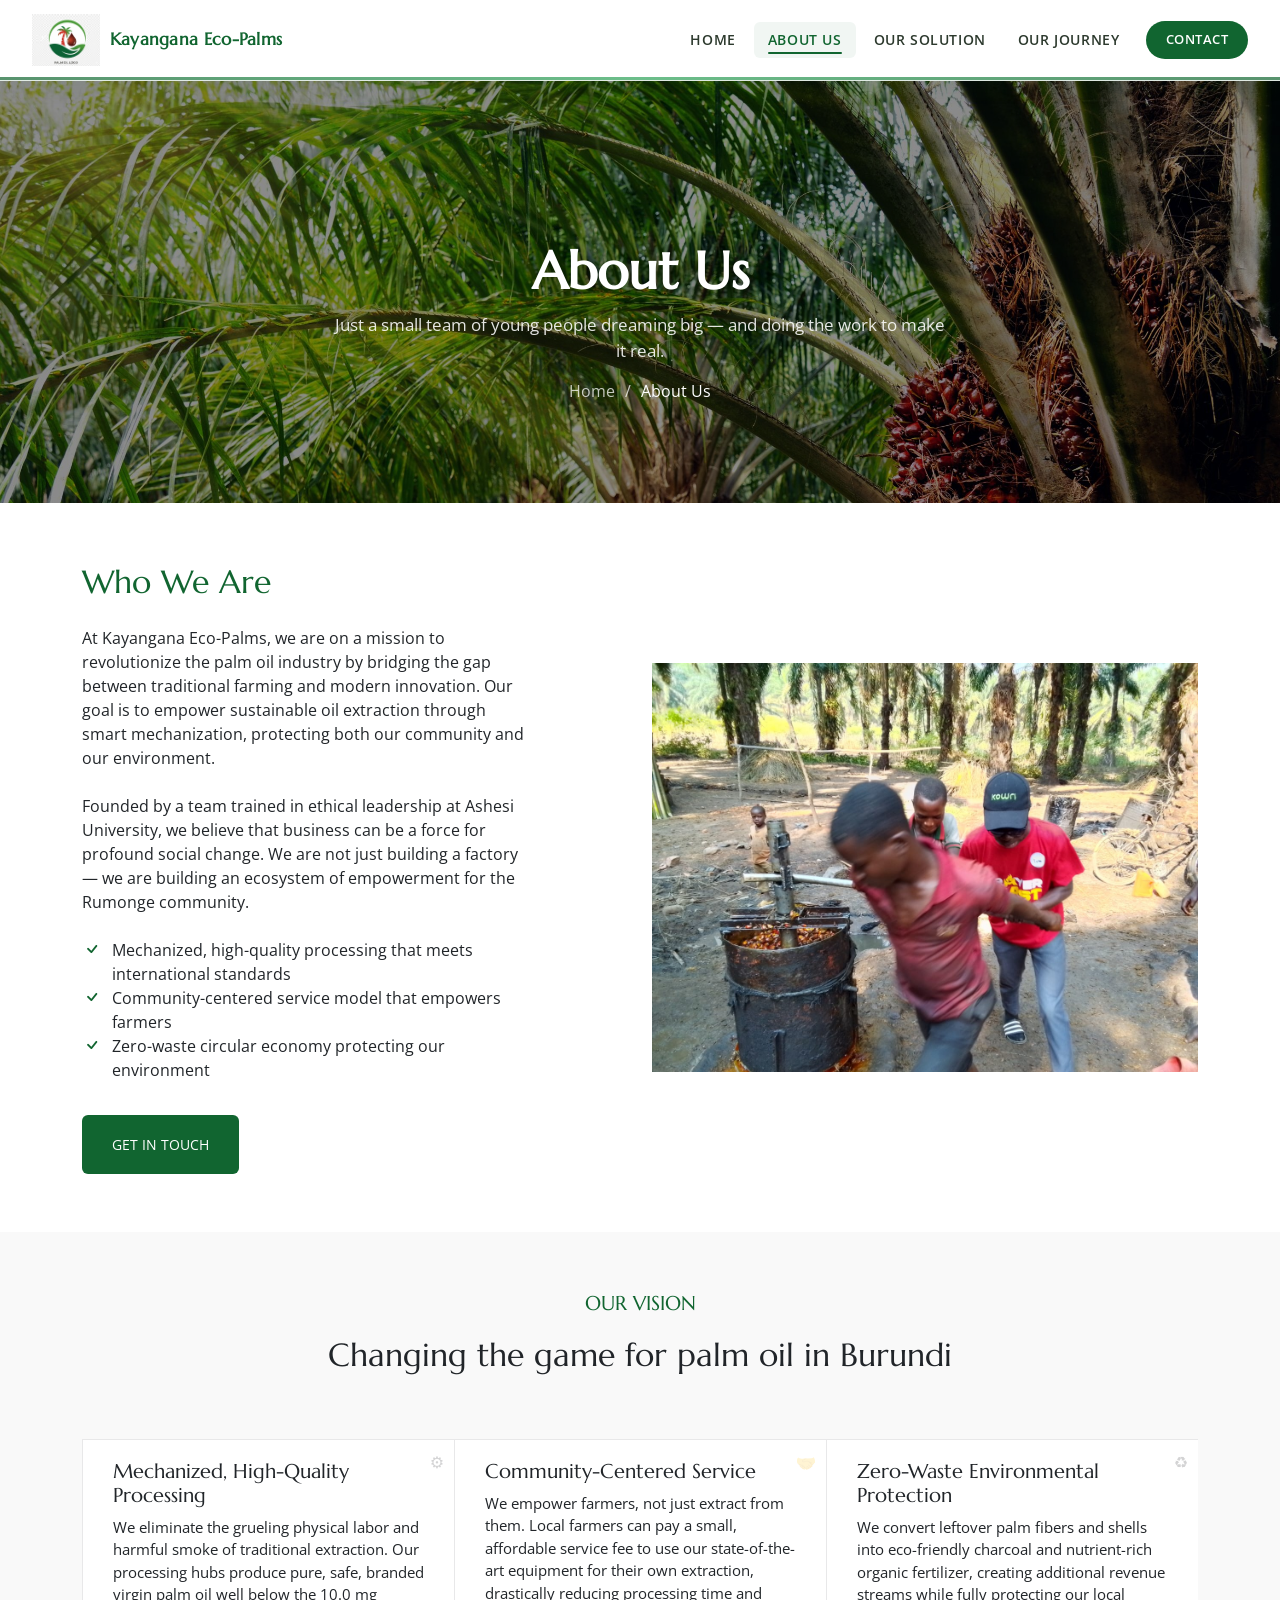
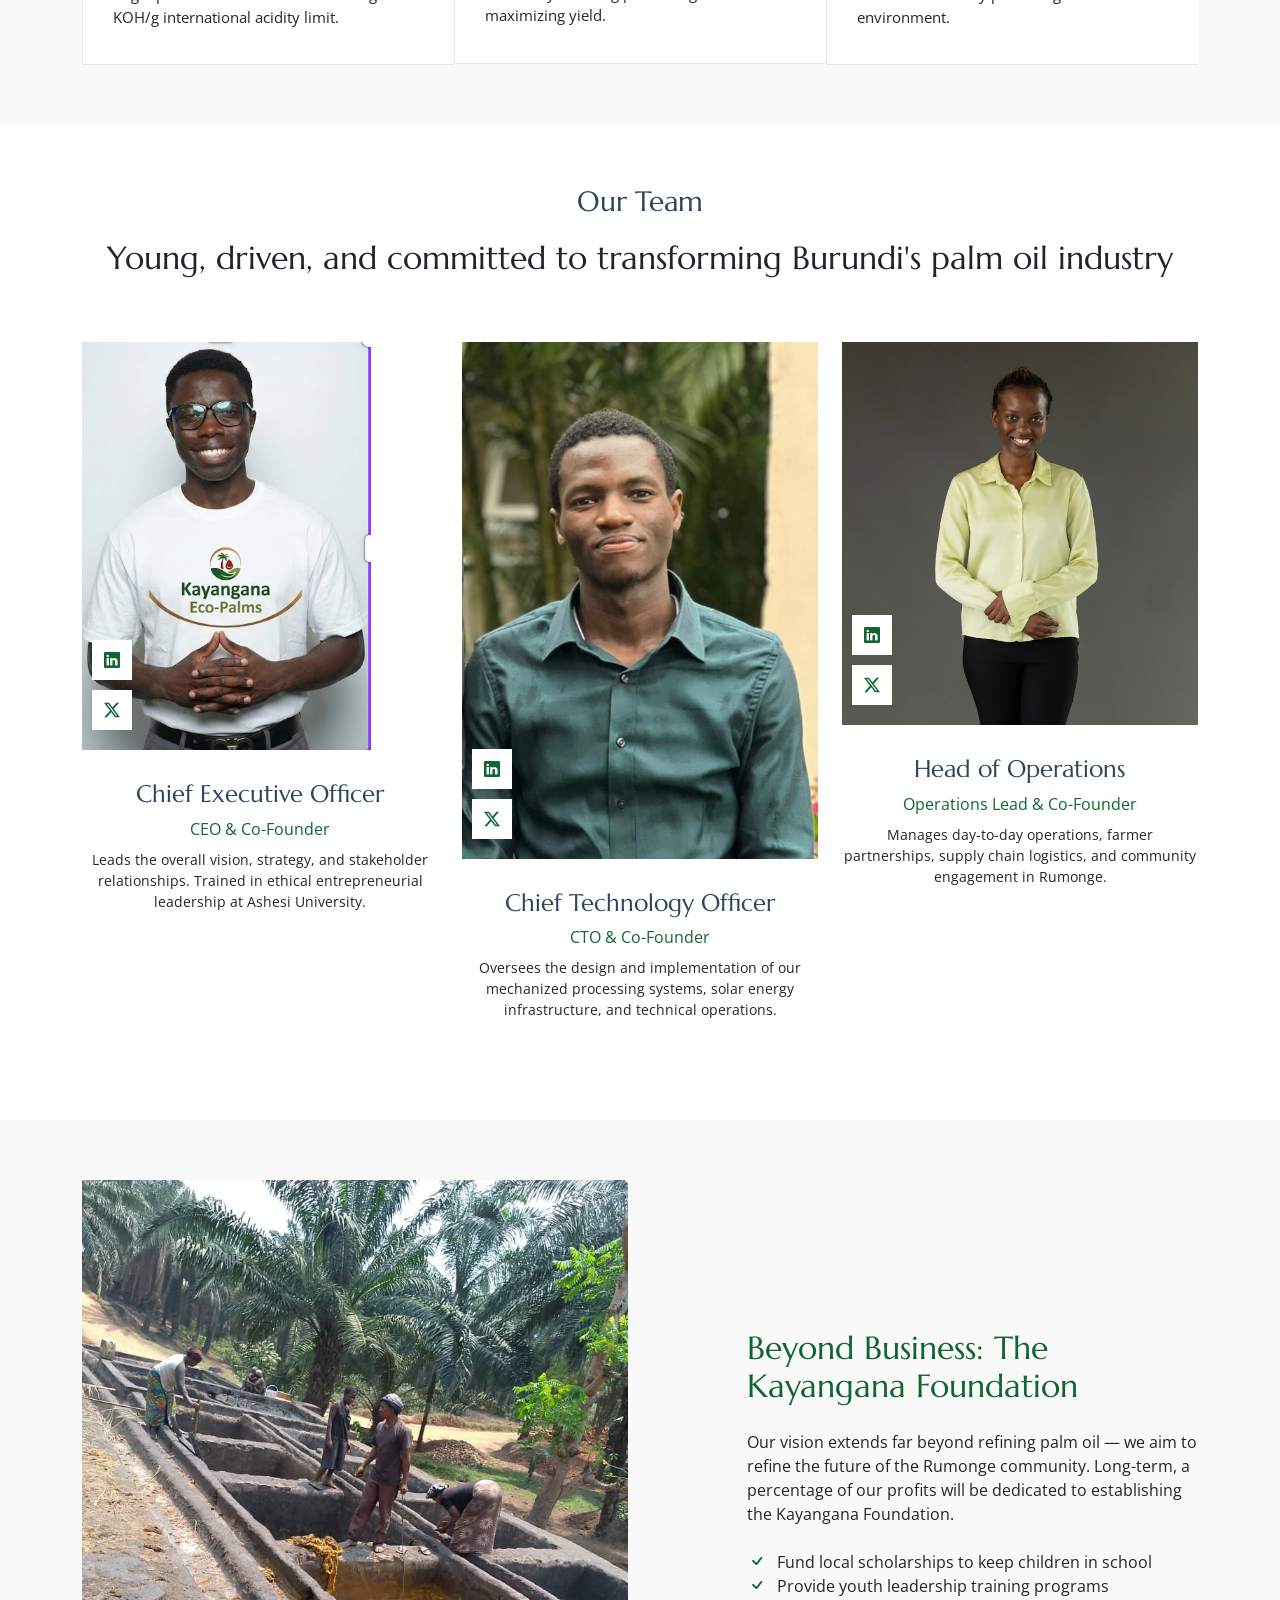
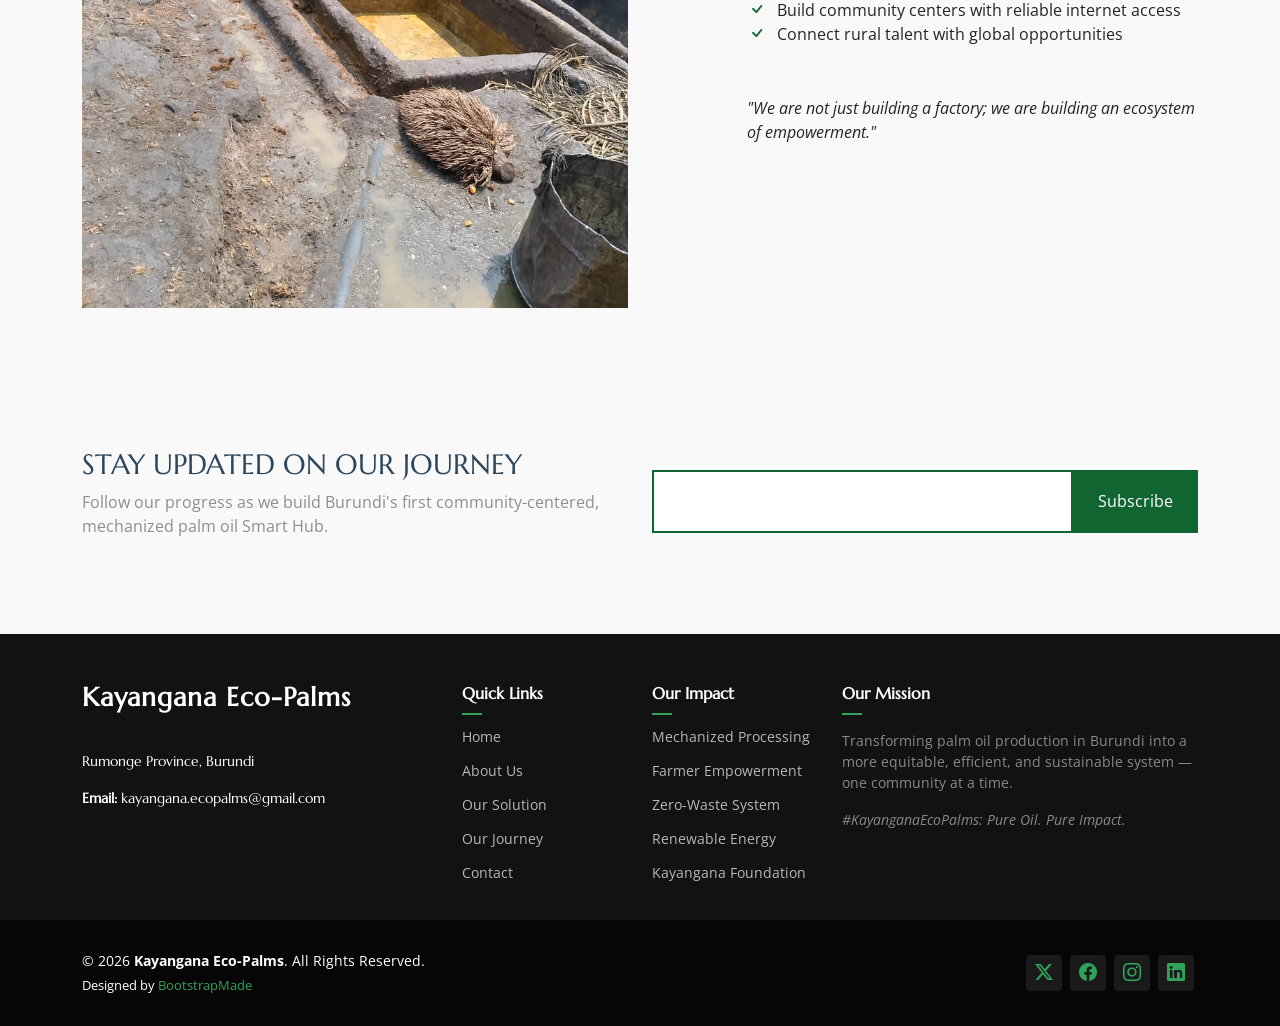
==== about.html @ cd710c54 "Initial commit" ====
<!DOCTYPE html>
<html lang="en">

<head>
  <meta charset="utf-8">
  <meta content="width=device-width, initial-scale=1.0" name="viewport">
  <title>About Us - Kayangana Eco-Palms</title>
  <meta name="description" content="Learn about Kayangana Eco-Palms — a young team from Burundi on a mission to revolutionize palm oil production.">
  <meta name="keywords" content="Kayangana, Eco-Palms, about, team, Burundi, palm oil, sustainable">

  <link href="ProposedSolution_Pictures/logo.png" rel="icon">
  <link href="assets/img/apple-touch-icon.png" rel="apple-touch-icon">
  <link href="https://fonts.googleapis.com" rel="preconnect">
  <link href="https://fonts.gstatic.com" rel="preconnect" crossorigin>
  <link href="https://fonts.googleapis.com/css2?family=Open+Sans:ital,wght@0,300;0,400;0,500;0,600;0,700;0,800;1,300;1,400;1,500;1,600;1,700;1,800&family=Marcellus:wght@400&display=swap" rel="stylesheet">
  <link href="assets/vendor/bootstrap/css/bootstrap.min.css" rel="stylesheet">
  <link href="assets/vendor/bootstrap-icons/bootstrap-icons.css" rel="stylesheet">
  <link href="assets/vendor/aos/aos.css" rel="stylesheet">
  <link href="assets/vendor/swiper/swiper-bundle.min.css" rel="stylesheet">
  <link href="assets/vendor/glightbox/css/glightbox.min.css" rel="stylesheet">
  <link href="assets/css/main.css" rel="stylesheet">
  <link href="assets/css/kayangana.css" rel="stylesheet">
</head>

<body class="about-page">

  <header id="header" class="header fixed-top d-flex align-items-center">
    <div class="container-fluid container-xl d-flex align-items-center justify-content-between">
      <a href="index.html" class="kep-logo">
        <img src="ProposedSolution_Pictures/logo.png" class="kep-logo-icon" alt="Kayangana Eco-Palms logo">
        <span class="brand-name">Kayangana Eco-Palms</span>
      </a>
      <nav id="navmenu" class="navmenu">
        <ul>
          <li><a href="index.html">Home</a></li>
          <li><a href="about.html" class="active">About Us</a></li>
          <li><a href="services.html">Our Solution</a></li>
          <li><a href="blog.html">Our Journey</a></li>
          <li><a href="contact.html">Contact</a></li>
        </ul>
        <i class="mobile-nav-toggle d-xl-none bi bi-list"></i>
      </nav>
    </div>
  </header>

  <main class="main">

    <!-- Page Title -->
    <div class="page-title dark-background" data-aos="fade" style="background-image: url('Field%20Research%20Photos/Palm-oil-plantation-scaled.jpg');">
      <div class="container position-relative">
        <h1>About Us</h1>
        <p>Just a small team of young people dreaming big — and doing the work to make it real.</p>
        <nav class="breadcrumbs">
          <ol>
            <li><a href="index.html">Home</a></li>
            <li class="current">About Us</li>
          </ol>
        </nav>
      </div>
    </div>

    <!-- About Section -->
    <section id="about-3" class="about-3 section">
      <div class="container">
        <div class="row gy-4 justify-content-between align-items-center">
          <div class="col-lg-6 order-lg-2 position-relative" data-aos="zoom-out">
            <img src="Field Research Photos/Field Research Photos/WhatsApp Image 2026-01-20 at 12.49.21 PM.jpeg" alt="Kayangana Eco-Palms field research" class="img-fluid">
          </div>
          <div class="col-lg-5 order-lg-1" data-aos="fade-up" data-aos-delay="100">
            <h2 class="content-title mb-4">Who We Are</h2>
            <p class="mb-4">
              At Kayangana Eco-Palms, we are on a mission to revolutionize the palm oil industry by bridging the gap between traditional farming and modern innovation. Our goal is to empower sustainable oil extraction through smart mechanization, protecting both our community and our environment.
            </p>
            <p class="mb-4">
              Founded by a team trained in ethical leadership at Ashesi University, we believe that business can be a force for profound social change. We are not just building a factory — we are building an ecosystem of empowerment for the Rumonge community.
            </p>
            <ul class="list-unstyled list-check">
              <li>Mechanized, high-quality processing that meets international standards</li>
              <li>Community-centered service model that empowers farmers</li>
              <li>Zero-waste circular economy protecting our environment</li>
            </ul>
            <p><a href="contact.html" class="btn-cta">Get in Touch</a></p>
          </div>
        </div>
      </div>
    </section>

    <!-- Mission & Vision Section -->
    <section id="mission" class="services section light-background">
      <div class="container section-title" data-aos="fade-up">
        <h2>OUR VISION</h2>
        <p>Changing the game for palm oil in Burundi</p>
      </div>
      <div class="content">
        <div class="container">
          <div class="row g-0">
            <div class="col-lg-4 col-md-6">
              <div class="service-item">
                <span class="number">⚙️</span>
                <div class="service-item-content">
                  <h3 class="service-heading">Mechanized, High-Quality Processing</h3>
                  <p>We eliminate the grueling physical labor and harmful smoke of traditional extraction. Our processing hubs produce pure, safe, branded virgin palm oil well below the 10.0 mg KOH/g international acidity limit.</p>
                </div>
              </div>
            </div>
            <div class="col-lg-4 col-md-6">
              <div class="service-item">
                <span class="number">🤝</span>
                <div class="service-item-content">
                  <h3 class="service-heading">Community-Centered Service</h3>
                  <p>We empower farmers, not just extract from them. Local farmers can pay a small, affordable service fee to use our state-of-the-art equipment for their own extraction, drastically reducing processing time and maximizing yield.</p>
                </div>
              </div>
            </div>
            <div class="col-lg-4 col-md-6">
              <div class="service-item">
                <span class="number">♻️</span>
                <div class="service-item-content">
                  <h3 class="service-heading">Zero-Waste Environmental Protection</h3>
                  <p>We convert leftover palm fibers and shells into eco-friendly charcoal and nutrient-rich organic fertilizer, creating additional revenue streams while fully protecting our local environment.</p>
                </div>
              </div>
            </div>
          </div>
        </div>
      </div>
    </section>

    <!-- Team Section -->
    <section class="team-15 team section" id="team">
      <div class="container section-title" data-aos="fade-up">
        <h2>Our Team</h2>
        <p>Young, driven, and committed to transforming Burundi's palm oil industry</p>
      </div>
      <div class="content">
        <div class="container">
          <div class="row justify-content-center">

            <div class="col-lg-4 col-md-6 mb-4">
              <div class="person">
                <figure>
                  <img src="Team/CEO.png" alt="CEO - Kayangana Eco-Palms" class="img-fluid">
                  <div class="social">
                    <a href="#"><span class="bi bi-linkedin"></span></a>
                    <a href="#"><span class="bi bi-twitter-x"></span></a>
                  </div>
                </figure>
                <div class="person-contents">
                  <h3>Chief Executive Officer</h3>
                  <span class="position">CEO & Co-Founder</span>
                  <p class="mt-2 small">Leads the overall vision, strategy, and stakeholder relationships. Trained in ethical entrepreneurial leadership at Ashesi University.</p>
                </div>
              </div>
            </div>

            <div class="col-lg-4 col-md-6 mb-4">
              <div class="person">
                <figure>
                  <img src="Team/CTO.jpg" alt="CTO - Kayangana Eco-Palms" class="img-fluid">
                  <div class="social">
                    <a href="#"><span class="bi bi-linkedin"></span></a>
                    <a href="#"><span class="bi bi-twitter-x"></span></a>
                  </div>
                </figure>
                <div class="person-contents">
                  <h3>Chief Technology Officer</h3>
                  <span class="position">CTO & Co-Founder</span>
                  <p class="mt-2 small">Oversees the design and implementation of our mechanized processing systems, solar energy infrastructure, and technical operations.</p>
                </div>
              </div>
            </div>

            <div class="col-lg-4 col-md-6 mb-4">
              <div class="person">
                <figure>
                  <img src="Team/Head of Operation.jpeg" alt="Head of Operations - Kayangana Eco-Palms" class="img-fluid">
                  <div class="social">
                    <a href="#"><span class="bi bi-linkedin"></span></a>
                    <a href="#"><span class="bi bi-twitter-x"></span></a>
                  </div>
                </figure>
                <div class="person-contents">
                  <h3>Head of Operations</h3>
                  <span class="position">Operations Lead & Co-Founder</span>
                  <p class="mt-2 small">Manages day-to-day operations, farmer partnerships, supply chain logistics, and community engagement in Rumonge.</p>
                </div>
              </div>
            </div>

          </div>
        </div>
      </div>
    </section>

    <!-- Long-term Vision Section -->
    <section id="foundation" class="about-3 section light-background">
      <div class="container">
        <div class="row gy-4 justify-content-between align-items-center">
          <div class="col-lg-6" data-aos="zoom-out">
            <img src="Field Research Photos/Field Research Photos/WhatsApp Image 2026-01-20 at 12.50.52 PMt.jpeg" alt="Community impact vision" class="img-fluid">
          </div>
          <div class="col-lg-5" data-aos="fade-up" data-aos-delay="100">
            <h2 class="content-title mb-4">Beyond Business: The Kayangana Foundation</h2>
            <p class="mb-4">
              Our vision extends far beyond refining palm oil — we aim to refine the future of the Rumonge community. Long-term, a percentage of our profits will be dedicated to establishing the Kayangana Foundation.
            </p>
            <ul class="list-unstyled list-check">
              <li>Fund local scholarships to keep children in school</li>
              <li>Provide youth leadership training programs</li>
              <li>Build community centers with reliable internet access</li>
              <li>Connect rural talent with global opportunities</li>
            </ul>
            <p class="mt-3"><em>"We are not just building a factory; we are building an ecosystem of empowerment."</em></p>
          </div>
        </div>
      </div>
    </section>

    <!-- Call To Action -->
    <section id="call-to-action" class="call-to-action section light-background">
      <div class="content">
        <div class="container">
          <div class="row align-items-center">
            <div class="col-lg-6">
              <h3>Stay Updated on Our Journey</h3>
              <p class="opacity-50">Follow our progress as we build Burundi's first community-centered, mechanized palm oil Smart Hub.</p>
            </div>
            <div class="col-lg-6">
              <form action="forms/newsletter.php" class="form-subscribe php-email-form">
                <div class="form-group d-flex align-items-stretch">
                  <input type="email" name="email" class="form-control h-100" placeholder="Enter your e-mail">
                  <input type="submit" class="btn btn-secondary px-4" value="Subscribe">
                </div>
                <div class="loading">Loading</div>
                <div class="error-message"></div>
                <div class="sent-message">Your subscription request has been sent. Thank you!</div>
              </form>
            </div>
          </div>
        </div>
      </div>
    </section>

  </main>

  <footer id="footer" class="footer dark-background">
    <div class="footer-top">
      <div class="container">
        <div class="row gy-4">
          <div class="col-lg-4 col-md-6 footer-about">
            <a href="index.html" class="logo d-flex align-items-center">
              <span class="sitename">Kayangana Eco-Palms</span>
            </a>
            <div class="footer-contact pt-3">
              <p>Rumonge Province, Burundi</p>
              <p class="mt-3"><strong>Email:</strong> <span>kayangana.ecopalms@gmail.com</span></p>
            </div>
          </div>
          <div class="col-lg-2 col-md-3 footer-links">
            <h4>Quick Links</h4>
            <ul>
              <li><a href="index.html">Home</a></li>
              <li><a href="about.html">About Us</a></li>
              <li><a href="services.html">Our Solution</a></li>
              <li><a href="blog.html">Our Journey</a></li>
              <li><a href="contact.html">Contact</a></li>
            </ul>
          </div>
          <div class="col-lg-2 col-md-3 footer-links">
            <h4>Our Impact</h4>
            <ul>
              <li><a href="services.html">Mechanized Processing</a></li>
              <li><a href="services.html">Farmer Empowerment</a></li>
              <li><a href="services.html">Zero-Waste System</a></li>
              <li><a href="services.html">Renewable Energy</a></li>
              <li><a href="about.html">Kayangana Foundation</a></li>
            </ul>
          </div>
          <div class="col-lg-4 col-md-6 footer-links">
            <h4>Our Mission</h4>
            <p class="text-white-50">Transforming palm oil production in Burundi into a more equitable, efficient, and sustainable system — one community at a time.</p>
            <p class="mt-2 text-white-50"><em>#KayanganaEcoPalms: Pure Oil. Pure Impact.</em></p>
          </div>
        </div>
      </div>
    </div>
    <div class="copyright text-center">
      <div class="container d-flex flex-column flex-lg-row justify-content-center justify-content-lg-between align-items-center">
        <div class="d-flex flex-column align-items-center align-items-lg-start">
          <div>© 2026 <strong><span>Kayangana Eco-Palms</span></strong>. All Rights Reserved.</div>
          <div class="credits">Designed by <a href="https://bootstrapmade.com/">BootstrapMade</a></div>
        </div>
        <div class="social-links order-first order-lg-last mb-3 mb-lg-0">
          <a href=""><i class="bi bi-twitter-x"></i></a>
          <a href=""><i class="bi bi-facebook"></i></a>
          <a href=""><i class="bi bi-instagram"></i></a>
          <a href=""><i class="bi bi-linkedin"></i></a>
        </div>
      </div>
    </div>
  </footer>

  <a href="#" id="scroll-top" class="scroll-top d-flex align-items-center justify-content-center"><i class="bi bi-arrow-up-short"></i></a>
  <div id="preloader"></div>

  <script src="assets/vendor/bootstrap/js/bootstrap.bundle.min.js"></script>
  <script src="assets/vendor/php-email-form/validate.js"></script>
  <script src="assets/vendor/aos/aos.js"></script>
  <script src="assets/vendor/swiper/swiper-bundle.min.js"></script>
  <script src="assets/vendor/glightbox/js/glightbox.min.js"></script>
  <script src="assets/js/main.js"></script>

</body>
</html>
---- assets/css/main.css ----
/**
* Template Name: AgriCulture
* Template URL: https://bootstrapmade.com/agriculture-bootstrap-website-template/
* Updated: Aug 07 2024 with Bootstrap v5.3.3
* Author: BootstrapMade.com
* License: https://bootstrapmade.com/license/
*/

/*--------------------------------------------------------------
# Font & Color Variables
# Help: https://bootstrapmade.com/color-system/
--------------------------------------------------------------*/
/* Fonts */
:root {
  --default-font: "Open Sans",  system-ui, -apple-system, "Segoe UI", Roboto, "Helvetica Neue", Arial, "Noto Sans", "Liberation Sans", sans-serif, "Apple Color Emoji", "Segoe UI Emoji", "Segoe UI Symbol", "Noto Color Emoji";
  --heading-font: "Marcellus",  sans-serif;
  --nav-font: "Marcellus",  sans-serif;
}

/* Global Colors - The following color variables are used throughout the website. Updating them here will change the color scheme of the entire website */
:root { 
  --background-color: #ffffff; /* Background color for the entire website, including individual sections */
  --default-color: #212529; /* Default color used for the majority of the text content across the entire website */
  --heading-color: #2d465e; /* Color for headings, subheadings and title throughout the website */
  --accent-color: #116530; /* Accent color that represents your brand on the website. It's used for buttons, links, and other elements that need to stand out */
  --surface-color: #ffffff; /* The surface color is used as a background of boxed elements within sections, such as cards, icon boxes, or other elements that require a visual separation from the global background. */
  --contrast-color: #ffffff; /* Contrast color for text, ensuring readability against backgrounds of accent, heading, or default colors. */
}

/* Nav Menu Colors - The following color variables are used specifically for the navigation menu. They are separate from the global colors to allow for more customization options */
:root {
  --nav-color: #212529;  /* The default color of the main navmenu links */
  --nav-hover-color: #116530; /* Applied to main navmenu links when they are hovered over or active */
  --nav-mobile-background-color: #ffffff; /* Used as the background color for mobile navigation menu */
  --nav-dropdown-background-color: #ffffff; /* Used as the background color for dropdown items that appear when hovering over primary navigation items */
  --nav-dropdown-color: #212529; /* Used for navigation links of the dropdown items in the navigation menu. */
  --nav-dropdown-hover-color: #116530; /* Similar to --nav-hover-color, this color is applied to dropdown navigation links when they are hovered over. */
}

/* Color Presets - These classes override global colors when applied to any section or element, providing reuse of the sam color scheme. */

.light-background {
  --background-color: #f9f9f9;
  --surface-color: #ffffff;
}

.dark-background {
  --background-color: #060606;
  --default-color: #ffffff;
  --heading-color: #ffffff;
  --accent-color: #2ea359;
  --surface-color: #252525;
  --contrast-color: #ffffff;
}

/* Smooth scroll */
:root {
  scroll-behavior: smooth;
}

/*--------------------------------------------------------------
# General Styling & Shared Classes
--------------------------------------------------------------*/
body {
  color: var(--default-color);
  background-color: var(--background-color);
  font-family: var(--default-font);
}

a {
  color: var(--accent-color);
  text-decoration: none;
  transition: 0.3s;
}

a:hover {
  color: color-mix(in srgb, var(--accent-color), transparent 25%);
  text-decoration: none;
}

h1,
h2,
h3,
h4,
h5,
h6 {
  color: var(--heading-color);
  font-family: var(--heading-font);
}

/* PHP Email Form Messages
------------------------------*/
.php-email-form .error-message {
  display: none;
  background: #df1529;
  color: #ffffff;
  text-align: left;
  padding: 15px;
  margin-bottom: 24px;
  font-weight: 600;
}

.php-email-form .sent-message {
  display: none;
  color: #ffffff;
  background: #059652;
  text-align: center;
  padding: 15px;
  margin-bottom: 24px;
  font-weight: 600;
}

.php-email-form .loading {
  display: none;
  background: var(--surface-color);
  text-align: center;
  padding: 15px;
  margin-bottom: 24px;
}

.php-email-form .loading:before {
  content: "";
  display: inline-block;
  border-radius: 50%;
  width: 24px;
  height: 24px;
  margin: 0 10px -6px 0;
  border: 3px solid var(--accent-color);
  border-top-color: var(--surface-color);
  animation: php-email-form-loading 1s linear infinite;
}

@keyframes php-email-form-loading {
  0% {
    transform: rotate(0deg);
  }

  100% {
    transform: rotate(360deg);
  }
}

/* Pulsating Play Button
------------------------------*/
.pulsating-play-btn {
  width: 94px;
  height: 94px;
  background: radial-gradient(var(--accent-color) 50%, color-mix(in srgb, var(--accent-color), transparent 75%) 52%);
  border-radius: 50%;
  display: block;
  position: relative;
  overflow: hidden;
}

.pulsating-play-btn:before {
  content: "";
  position: absolute;
  width: 120px;
  height: 120px;
  animation-delay: 0s;
  animation: pulsate-play-btn 2s;
  animation-direction: forwards;
  animation-iteration-count: infinite;
  animation-timing-function: steps;
  opacity: 1;
  border-radius: 50%;
  border: 5px solid color-mix(in srgb, var(--accent-color), transparent 30%);
  top: -15%;
  left: -15%;
  background: rgba(198, 16, 0, 0);
}

.pulsating-play-btn:after {
  content: "";
  position: absolute;
  left: 50%;
  top: 50%;
  transform: translateX(-40%) translateY(-50%);
  width: 0;
  height: 0;
  border-top: 10px solid transparent;
  border-bottom: 10px solid transparent;
  border-left: 15px solid #fff;
  z-index: 100;
  transition: all 400ms cubic-bezier(0.55, 0.055, 0.675, 0.19);
}

.pulsating-play-btn:hover:before {
  content: "";
  position: absolute;
  left: 50%;
  top: 50%;
  transform: translateX(-40%) translateY(-50%);
  width: 0;
  height: 0;
  border: none;
  border-top: 10px solid transparent;
  border-bottom: 10px solid transparent;
  border-left: 15px solid #fff;
  z-index: 200;
  animation: none;
  border-radius: 0;
}

.pulsating-play-btn:hover:after {
  border-left: 15px solid var(--accent-color);
  transform: scale(20);
}

@keyframes pulsate-play-btn {
  0% {
    transform: scale(0.6, 0.6);
    opacity: 1;
  }

  100% {
    transform: scale(1, 1);
    opacity: 0;
  }
}

/*--------------------------------------------------------------
# Global Header
--------------------------------------------------------------*/
.header {
  color: var(--default-color);
  background-color: var(--background-color);
  padding: 20px 0;
  transition: all 0.5s;
  z-index: 997;
}

.header .logo {
  line-height: 1;
}

.header .logo img {
  max-height: 32px;
  margin-right: 8px;
}

.header .logo h1 {
  font-size: 30px;
  margin: 0;
  font-weight: 700;
  color: var(--heading-color);
}

.scrolled .header {
  box-shadow: 0px 0 18px color-mix(in srgb, var(--default-color), transparent 85%);
}

/*--------------------------------------------------------------
# Navigation Menu
--------------------------------------------------------------*/
/* Navmenu - Desktop */
@media (min-width: 1200px) {
  .navmenu {
    padding: 0;
  }

  .navmenu ul {
    margin: 0;
    padding: 0;
    display: flex;
    list-style: none;
    align-items: center;
  }

  .navmenu li {
    position: relative;
  }

  .navmenu a,
  .navmenu a:focus {
    color: var(--nav-color);
    padding: 18px 15px;
    font-size: 16px;
    font-family: var(--nav-font);
    font-weight: 400;
    display: flex;
    align-items: center;
    justify-content: space-between;
    white-space: nowrap;
    transition: 0.3s;
  }

  .navmenu a i,
  .navmenu a:focus i {
    font-size: 12px;
    line-height: 0;
    margin-left: 5px;
    transition: 0.3s;
  }

  .navmenu li:last-child a {
    padding-right: 0;
  }

  .navmenu li:hover>a,
  .navmenu .active,
  .navmenu .active:focus {
    color: var(--nav-hover-color);
  }

  .navmenu .dropdown ul {
    margin: 0;
    padding: 10px 0;
    background: var(--nav-dropdown-background-color);
    display: block;
    position: absolute;
    visibility: hidden;
    left: 14px;
    top: 130%;
    opacity: 0;
    transition: 0.3s;
    border-radius: 4px;
    z-index: 99;
    box-shadow: 0px 0px 30px color-mix(in srgb, var(--default-color), transparent 85%);
  }

  .navmenu .dropdown ul li {
    min-width: 200px;
  }

  .navmenu .dropdown ul a {
    padding: 10px 20px;
    font-size: 15px;
    text-transform: none;
    color: var(--nav-dropdown-color);
  }

  .navmenu .dropdown ul a i {
    font-size: 12px;
  }

  .navmenu .dropdown ul a:hover,
  .navmenu .dropdown ul .active:hover,
  .navmenu .dropdown ul li:hover>a {
    color: var(--nav-dropdown-hover-color);
  }

  .navmenu .dropdown:hover>ul {
    opacity: 1;
    top: 100%;
    visibility: visible;
  }

  .navmenu .dropdown .dropdown ul {
    top: 0;
    left: -90%;
    visibility: hidden;
  }

  .navmenu .dropdown .dropdown:hover>ul {
    opacity: 1;
    top: 0;
    left: -100%;
    visibility: visible;
  }
}

/* Navmenu - Mobile */
@media (max-width: 1199px) {
  .mobile-nav-toggle {
    color: var(--nav-color);
    font-size: 28px;
    line-height: 0;
    margin-right: 10px;
    cursor: pointer;
    transition: color 0.3s;
  }

  .navmenu {
    padding: 0;
    z-index: 9997;
  }

  .navmenu ul {
    display: none;
    list-style: none;
    position: absolute;
    inset: 60px 20px 20px 20px;
    padding: 10px 0;
    margin: 0;
    border-radius: 6px;
    background-color: var(--nav-mobile-background-color);
    overflow-y: auto;
    transition: 0.3s;
    z-index: 9998;
    box-shadow: 0px 0px 30px color-mix(in srgb, var(--default-color), transparent 90%);
  }

  .navmenu a,
  .navmenu a:focus {
    color: var(--nav-dropdown-color);
    padding: 10px 20px;
    font-family: var(--nav-font);
    font-size: 17px;
    font-weight: 500;
    display: flex;
    align-items: center;
    justify-content: space-between;
    white-space: nowrap;
    transition: 0.3s;
  }

  .navmenu a i,
  .navmenu a:focus i {
    font-size: 12px;
    line-height: 0;
    margin-left: 5px;
    width: 30px;
    height: 30px;
    display: flex;
    align-items: center;
    justify-content: center;
    border-radius: 50%;
    transition: 0.3s;
    background-color: color-mix(in srgb, var(--accent-color), transparent 90%);
  }

  .navmenu a i:hover,
  .navmenu a:focus i:hover {
    background-color: var(--accent-color);
    color: var(--contrast-color);
  }

  .navmenu a:hover,
  .navmenu .active,
  .navmenu .active:focus {
    color: var(--nav-dropdown-hover-color);
  }

  .navmenu .active i,
  .navmenu .active:focus i {
    background-color: var(--accent-color);
    color: var(--contrast-color);
    transform: rotate(180deg);
  }

  .navmenu .dropdown ul {
    position: static;
    display: none;
    z-index: 99;
    padding: 10px 0;
    margin: 10px 20px;
    background-color: var(--nav-dropdown-background-color);
    border: 1px solid color-mix(in srgb, var(--default-color), transparent 90%);
    box-shadow: none;
    transition: all 0.5s ease-in-out;
  }

  .navmenu .dropdown ul ul {
    background-color: rgba(33, 37, 41, 0.1);
  }

  .navmenu .dropdown>.dropdown-active {
    display: block;
    background-color: rgba(33, 37, 41, 0.03);
  }

  .mobile-nav-active {
    overflow: hidden;
  }

  .mobile-nav-active .mobile-nav-toggle {
    color: #fff;
    position: absolute;
    font-size: 32px;
    top: 15px;
    right: 15px;
    margin-right: 0;
    z-index: 9999;
  }

  .mobile-nav-active .navmenu {
    position: fixed;
    overflow: hidden;
    inset: 0;
    background: rgba(33, 37, 41, 0.8);
    transition: 0.3s;
  }

  .mobile-nav-active .navmenu>ul {
    display: block;
  }
}

/*--------------------------------------------------------------
# Global Footer
--------------------------------------------------------------*/
.footer {
  color: var(--default-color);
  background-color: var(--background-color);
  font-size: 14px;
  position: relative;
}

.footer .footer-top {
  background-color: color-mix(in srgb, var(--background-color), white 5%);
  padding-top: 50px;
}

.footer .footer-about .logo {
  line-height: 1;
  margin-bottom: 25px;
}

.footer .footer-about .logo img {
  max-height: 40px;
  margin-right: 6px;
}

.footer .footer-about .logo span {
  color: var(--heading-color);
  font-family: var(--heading-font);
  font-size: 26px;
  font-weight: 700;
  letter-spacing: 1px;
}

.footer .footer-about p {
  font-size: 14px;
  font-family: var(--heading-font);
}

.footer h4 {
  font-size: 16px;
  font-weight: 600;
  position: relative;
  padding-bottom: 12px;
  margin-bottom: 15px;
}

.footer h4::after {
  content: "";
  position: absolute;
  display: block;
  width: 20px;
  height: 2px;
  background: var(--accent-color);
  bottom: 0;
  left: 0;
}

.footer .footer-links {
  margin-bottom: 30px;
}

.footer .footer-links ul {
  list-style: none;
  padding: 0;
  margin: 0;
}

.footer .footer-links ul i {
  padding-right: 2px;
  font-size: 12px;
  line-height: 0;
}

.footer .footer-links ul li {
  padding: 10px 0;
  display: flex;
  align-items: center;
}

.footer .footer-links ul li:first-child {
  padding-top: 0;
}

.footer .footer-links ul a {
  color: color-mix(in srgb, var(--default-color), transparent 30%);
  display: inline-block;
  line-height: 1;
}

.footer .footer-links ul a:hover {
  color: var(--accent-color);
}

.footer .footer-contact p {
  margin-bottom: 5px;
}

.footer .copyright {
  padding: 30px 0;
}

.footer .copyright p {
  margin-bottom: 0;
}

.footer .credits {
  margin-top: 5px;
  font-size: 13px;
}

.footer .social-links a {
  font-size: 18px;
  display: inline-block;
  background: color-mix(in srgb, var(--default-color), transparent 92%);
  color: var(--accent-color);
  line-height: 1;
  padding: 8px 0;
  margin-right: 4px;
  border-radius: 4px;
  text-align: center;
  width: 36px;
  height: 36px;
  transition: 0.3s;
}

.footer .social-links a:hover {
  color: var(--contrast-color);
  background: var(--accent-color);
  text-decoration: none;
}

/*--------------------------------------------------------------
# Preloader
--------------------------------------------------------------*/
#preloader {
  position: fixed;
  inset: 0;
  z-index: 999999;
  overflow: hidden;
  background: var(--background-color);
  transition: all 0.6s ease-out;
}

#preloader:before {
  content: "";
  position: fixed;
  top: calc(50% - 30px);
  left: calc(50% - 30px);
  border: 6px solid #ffffff;
  border-color: var(--accent-color) transparent var(--accent-color) transparent;
  border-radius: 50%;
  width: 60px;
  height: 60px;
  animation: animate-preloader 1.5s linear infinite;
}

@keyframes animate-preloader {
  0% {
    transform: rotate(0deg);
  }

  100% {
    transform: rotate(360deg);
  }
}

/*--------------------------------------------------------------
# Scroll Top Button
--------------------------------------------------------------*/
.scroll-top {
  position: fixed;
  visibility: hidden;
  opacity: 0;
  right: 15px;
  bottom: 15px;
  z-index: 99999;
  background-color: var(--accent-color);
  width: 40px;
  height: 40px;
  border-radius: 4px;
  transition: all 0.4s;
}

.scroll-top i {
  font-size: 24px;
  color: var(--contrast-color);
  line-height: 0;
}

.scroll-top:hover {
  background-color: color-mix(in srgb, var(--accent-color), transparent 20%);
  color: var(--contrast-color);
}

.scroll-top.active {
  visibility: visible;
  opacity: 1;
}

/*--------------------------------------------------------------
# Disable aos animation delay on mobile devices
--------------------------------------------------------------*/
@media screen and (max-width: 768px) {
  [data-aos-delay] {
    transition-delay: 0 !important;
  }
}

/*--------------------------------------------------------------
# Global Page Titles & Breadcrumbs
--------------------------------------------------------------*/
.page-title {
  color: var(--default-color);
  background-color: var(--background-color);
  background-size: cover;
  background-position: center;
  background-repeat: no-repeat;
  padding: 80px 0;
  text-align: center;
  position: relative;
}

.page-title:before {
  content: "";
  background-color: color-mix(in srgb, var(--background-color), transparent 50%);
  position: absolute;
  inset: 0;
}

.page-title h1 {
  font-size: 42px;
  font-weight: 700;
  margin-bottom: 10px;
}

.page-title .breadcrumbs ol {
  display: flex;
  flex-wrap: wrap;
  list-style: none;
  justify-content: center;
  padding: 0;
  margin: 0;
  font-size: 16px;
  font-weight: 400;
}

.page-title .breadcrumbs ol li+li {
  padding-left: 10px;
}

.page-title .breadcrumbs ol li+li::before {
  content: "/";
  display: inline-block;
  padding-right: 10px;
  color: color-mix(in srgb, var(--default-color), transparent 50%);
}

/*--------------------------------------------------------------
# Global Sections
--------------------------------------------------------------*/
section,
.section {
  color: var(--default-color);
  background-color: var(--background-color);
  padding: 60px 0;
  scroll-margin-top: 100px;
  overflow: clip;
}

@media (max-width: 1199px) {

  section,
  .section {
    scroll-margin-top: 66px;
  }
}

/*--------------------------------------------------------------
# Global Section Titles
--------------------------------------------------------------*/
.section-title {
  text-align: center;
  padding-bottom: 60px;
  position: relative;
}

.section-title h2 {
  font-size: 28px;
  font-weight: 500;
  margin-bottom: 15px;
}

.section-title p {
  margin-bottom: 0;
  font-family: var(--heading-font);
  font-size: 32px;
}

/*--------------------------------------------------------------
# Hero Section
--------------------------------------------------------------*/
.hero {
  padding: 0;
}

.hero .carousel {
  width: 100%;
  min-height: calc(100vh - 100px);
  padding: 0;
  margin: 0;
  background-color: var(--background-color);
  position: relative;
}

.hero img {
  position: absolute;
  inset: 0;
  display: block;
  width: 100%;
  height: 100%;
  object-fit: cover;
  z-index: 1;
}

.hero .carousel-item {
  position: absolute;
  inset: 0;
  background-size: cover;
  background-position: center;
  background-repeat: no-repeat;
  overflow: hidden;
}

.hero .carousel-item:before {
  content: "";
  background: color-mix(in srgb, var(--background-color), transparent 60%);
  position: absolute;
  inset: 0;
  z-index: 2;
}

.hero .carousel-container {
  position: absolute;
  inset: 90px 64px 64px 64px;
  display: flex;
  justify-content: center;
  align-items: center;
  flex-direction: column;
  z-index: 3;
}

.hero h2 {
  margin-bottom: 30px;
  font-size: 48px;
  font-weight: 700;
  animation: fadeInDown 1s both;
}

@media (max-width: 768px) {
  .hero h2 {
    font-size: 30px;
  }
}

.hero p {
  animation: fadeInDown 1s both 0.2s;
}

@media (min-width: 1024px) {

  .hero h2,
  .hero p {
    max-width: 60%;
  }
}

.hero .btn-get-started {
  color: var(--contrast-color);
  background: var(--accent-color);
  font-family: var(--heading-font);
  font-weight: 500;
  font-size: 15px;
  letter-spacing: 1px;
  display: inline-block;
  padding: 8px 32px;
  border-radius: 50px;
  transition: 0.5s;
  margin: 10px;
  animation: fadeInUp 1s both 0.4s;
}

.hero .btn-get-started:hover {
  background: color-mix(in srgb, var(--accent-color), transparent 20%);
}

.hero .carousel-control-prev,
.hero .carousel-control-next {
  width: 10%;
  transition: 0.3s;
  opacity: 0.5;
}

.hero .carousel-control-prev:focus,
.hero .carousel-control-next:focus {
  opacity: 0.5;
}

.hero .carousel-control-prev:hover,
.hero .carousel-control-next:hover {
  opacity: 0.9;
}

@media (min-width: 1024px) {

  .hero .carousel-control-prev,
  .hero .carousel-control-next {
    width: 5%;
  }
}

.hero .carousel-control-next-icon,
.hero .carousel-control-prev-icon {
  background: none;
  font-size: 32px;
  line-height: 1;
}

.hero .carousel-indicators {
  list-style: none;
}

.hero .carousel-indicators li {
  cursor: pointer;
}

@keyframes fadeInUp {
  from {
    opacity: 0;
    transform: translate3d(0, 100%, 0);
  }

  to {
    opacity: 1;
    transform: translate3d(0, 0, 0);
  }
}

@keyframes fadeInDown {
  from {
    opacity: 0;
    transform: translate3d(0, -100%, 0);
  }

  to {
    opacity: 1;
    transform: translate3d(0, 0, 0);
  }
}

/*--------------------------------------------------------------
# Services Section
--------------------------------------------------------------*/
.services .section-title h2 {
  color: var(--accent-color);
  font-size: 20px;
}

.services .content .service-item {
  background-color: var(--surface-color);
  padding: 20px 30px;
  border-top: 1px solid color-mix(in srgb, var(--default-color), transparent 90%);
  border-left: 1px solid color-mix(in srgb, var(--default-color), transparent 90%);
  position: relative;
}

.services .content .service-item .number {
  position: absolute;
  right: 10px;
  top: 10px;
  font-weight: 400;
  color: color-mix(in srgb, var(--default-color), transparent 80%);
}

.services .content .service-item .service-item-icon {
  position: relative;
  margin-bottom: 20px;
  color: var(--accent-color);
}

.services .content .service-item .service-item-icon img {
  width: 50px;
}

.services .content .service-item .service-item-icon:before {
  position: absolute;
  content: "";
  transform: rotate(45deg);
  z-index: -1;
  left: -20px;
  border-top: 40px solid transparent;
  border-bottom: 40px solid transparent;
  border-right: 40px solid var(--accent-color);
  display: none;
}

.services .content .service-item .service-item-icon>span {
  color: var(--default-color);
  font-size: 4rem;
}

.services .content .service-item .service-item-content .service-heading {
  font-size: 20px;
  color: var(--default-color);
  font-weight: 400;
}

.services .content .service-item .service-item-content p {
  font-size: 15px;
}

@media (min-width: 769px) {
  .services .content [class^=col-]:nth-child(4n+4) .service-item {
    border-right: 1px solid color-mix(in srgb, var(--default-color), transparent 90%);
  }

  .services .content [class^=col-]:nth-last-child(-n+4) .service-item {
    border-bottom: 1px solid color-mix(in srgb, var(--default-color), transparent 90%);
  }
}

@media (max-width: 768px) {
  .services .content [class^=col-]:nth-child(2n+2) .service-item {
    border-right: 1px solid color-mix(in srgb, var(--default-color), transparent 90%);
  }

  .services .content [class^=col-]:last-child .service-item,
  .services .content [class^=col-]:nth-last-child(2) .service-item {
    border-bottom: 1px solid color-mix(in srgb, var(--default-color), transparent 90%);
  }
}

@media (max-width: 576px) {
  .services .content [class^=col-] .service-item {
    border: 1px solid color-mix(in srgb, var(--default-color), transparent 90%);
    margin-bottom: 10px;
  }
}

/*--------------------------------------------------------------
# About Section
--------------------------------------------------------------*/
.about .section-title {
  margin-bottom: 60px;
}

.about .content {
  background: var(--accent-color);
  color: var(--contrast-color);
  padding: 7rem 0;
}

.about .content .img-overlap {
  margin-top: -150px;
}

.about p {
  color: var(--contrast-color);
}

.about .content-title {
  color: var(--contrast-color);
  font-weight: 300;
  text-align: left;
}

.about .content-title strong {
  font-weight: 700;
}

.about .content-subtitle {
  font-weight: 300;
  color: var(--contrast-color);
  text-transform: uppercase;
  font-size: 1.3rem;
}

/*--------------------------------------------------------------
# Services 2 Section
--------------------------------------------------------------*/
.services-2 {
  overflow: visible;
  margin-bottom: 200px;
}

.services-2 .section-title {
  text-align: left;
}

.services-2 .section-title h2 {
  color: color-mix(in srgb, var(--contrast-color), transparent 50%);
  text-transform: uppercase;
  font-size: 20px;
}

.services-2 .section-title p {
  color: var(--contrast-color);
}

.services-2 .services-carousel-wrap {
  position: relative;
  margin-bottom: -200px;
}

.services-2 .swiper-wrapper {
  height: auto;
}

.services-2 .service-item {
  position: relative;
  overflow: hidden;
}

.services-2 .service-item:before {
  content: "";
  background-color: color-mix(in srgb, var(--background-color), transparent 50%);
  top: 0;
  left: 0;
  right: 0;
  bottom: 0;
  position: absolute;
  opacity: 0;
  visibility: hidden;
  z-index: 1;
  transition: 0.3s all ease;
}

.services-2 .service-item img {
  transition: 0.5s all ease;
  transform: scale(1);
}

.services-2 .service-item .service-item-contents {
  z-index: 9;
  position: absolute;
  bottom: 20px;
  left: 20px;
  right: 20px;
  transition: 0.3s all ease;
  transform: translateY(100%);
  opacity: 0;
  visibility: hidden;
}

.services-2 .service-item .service-item-contents .service-item-category {
  color: var(--accent-color);
  text-transform: uppercase;
}

.services-2 .service-item .service-item-contents .service-item-title {
  color: var(--contrast-color);
  margin-bottom: 0;
}

.services-2 .service-item:hover:before {
  opacity: 1;
  visibility: visible;
}

.services-2 .service-item:hover .service-item-contents {
  transform: translateY(0%);
  opacity: 1;
  visibility: visible;
}

.services-2 .service-item:hover img {
  transform: scale(1.2);
}

.services-2 .navigation-prev,
.services-2 .navigation-next {
  position: absolute;
  top: 50%;
  transform: translateY(-50%);
  z-index: 9;
  width: 46px;
  height: 46px;
  background: var(--contrast-color);
  background-color: none;
  border: none;
  transition: 0.3s all ease;
}

.services-2 .navigation-prev i,
.services-2 .navigation-next i {
  font-size: 2rem;
}

.services-2 .navigation-prev:hover,
.services-2 .navigation-next:hover {
  background-color: var(--accent-color);
  color: var(--contrast-color);
}

.services-2 .navigation-prev {
  left: 10px;
}

.services-2 .navigation-next {
  right: 10px;
}

.services-2 .swiper {
  padding-bottom: 50px;
}

.services-2 .swiper-pagination {
  bottom: 0px;
}

.services-2 .swiper-pagination .swiper-pagination-bullet {
  border-radius: 0;
  width: 20px;
  height: 4px;
  background-color: color-mix(in srgb, var(--background-color), transparent 80%) !important;
  opacity: 1;
}

.services-2 .swiper-pagination .swiper-pagination-bullet-active {
  background-color: var(--accent-color) !important;
}

/*--------------------------------------------------------------
# Testimonials Section
--------------------------------------------------------------*/
.testimonials .testimonial img {
  width: 100px;
  height: 100px;
  border-radius: 50%;
  margin-bottom: 20px;
}

.testimonials .testimonial blockquote p {
  font-size: 20px;
  color: var(--default-color);
  font-weight: 500;
}

.testimonials .testimonial .client-name {
  text-transform: uppercase;
  font-size: 1.2rem;
  color: var(--accent-color);
}

/*--------------------------------------------------------------
# Recent Posts Section
--------------------------------------------------------------*/
.recent-posts .post-item {
  background: var(--surface-color);
  box-shadow: 0px 2px 20px rgba(0, 0, 0, 0.1);
  transition: 0.3s;
}

.recent-posts .post-item .post-img img {
  transition: 0.5s;
}

.recent-posts .post-item .post-date {
  position: absolute;
  right: 0;
  bottom: 0;
  background-color: var(--accent-color);
  color: var(--contrast-color);
  text-transform: uppercase;
  font-size: 13px;
  padding: 6px 12px;
  font-weight: 500;
}

.recent-posts .post-item .post-content {
  padding: 30px;
}

.recent-posts .post-item .post-title {
  color: var(--heading-color);
  font-size: 20px;
  font-weight: 700;
  transition: 0.3s;
  margin-bottom: 15px;
}

.recent-posts .post-item .meta i {
  font-size: 16px;
  color: var(--accent-color);
}

.recent-posts .post-item .meta span {
  font-size: 15px;
  color: color-mix(in srgb, var(--default-color), transparent 50%);
}

.recent-posts .post-item hr {
  color: color-mix(in srgb, var(--default-color), transparent 80%);
  margin: 20px 0;
}

.recent-posts .post-item .readmore {
  display: flex;
  align-items: center;
  font-weight: 600;
  line-height: 1;
  transition: 0.3s;
  color: color-mix(in srgb, var(--default-color), transparent 40%);
}

.recent-posts .post-item .readmore i {
  line-height: 0;
  margin-left: 6px;
  font-size: 16px;
}

.recent-posts .post-item:hover .post-title,
.recent-posts .post-item:hover .readmore {
  color: var(--accent-color);
}

.recent-posts .post-item:hover .post-img img {
  transform: scale(1.1);
}

/*--------------------------------------------------------------
# Call To Action Section
--------------------------------------------------------------*/
.call-to-action .content {
  padding: 20px 0;
}

.call-to-action .content h3 {
  font-weight: 300;
  text-transform: uppercase;
}

.call-to-action .content .form-subscribe .form-control {
  border: 2px solid var(--accent-color);
  background: var(--surface-color);
  border-radius: 0;
}

.call-to-action .content .form-subscribe input[type=email] {
  height: 63px !important;
  color: var(--default-color);
}

.call-to-action .content .form-subscribe input[type=email]:focus {
  box-shadow: none;
}

.call-to-action .content .form-subscribe input[type=email]::placeholder {
  color: color-mix(in srgb, var(--contrast-color), transparent 50%);
}

.call-to-action .content .loading,
.call-to-action .content .error-message,
.call-to-action .content .sent-message {
  margin-top: 15px;
}

.call-to-action .content .btn {
  color: var(--contrast-color);
  background-color: var(--accent-color);
  border: 1px solid var(--accent-color);
  border-radius: 0;
}

.call-to-action .content .btn:hover,
.call-to-action .content .btn:active,
.call-to-action .content .btn:focus {
  box-shadow: none;
  outline: none;
  background-color: var(--contrast-color);
  border: 1px solid var(--contrrast-color);
}

/*--------------------------------------------------------------
# About 3 Section
--------------------------------------------------------------*/
.about-3 .content-title {
  color: var(--accent-color);
  margin-bottom: 30px;
}

.about-3 .btn-cta {
  text-transform: uppercase;
  font-size: 14px;
  padding-top: 20px;
  padding-bottom: 20px;
  padding-left: 30px;
  padding-right: 30px;
  background-color: var(--accent-color);
  color: var(--contrast-color);
  border-radius: 6px;
}

.about-3 .list-check {
  margin-bottom: 50px;
}

.about-3 .list-check li {
  display: block;
  padding-left: 30px;
  position: relative;
}

.about-3 .list-check li:before {
  content: "\f26e";
  display: inline-block;
  font-family: "bootstrap-icons" !important;
  font-style: normal;
  font-weight: normal !important;
  font-variant: normal;
  text-transform: none;
  line-height: 1;
  vertical-align: -0.125em;
  -webkit-font-smoothing: antialiased;
  position: absolute;
  top: 0.1rem;
  font-size: 20px;
  left: 0;
  color: var(--accent-color);
}

.about-3 .pulsating-play-btn {
  position: absolute;
  left: calc(50% - 47px);
  top: calc(50% - 47px);
}

/*--------------------------------------------------------------
# Team Section
--------------------------------------------------------------*/
.team .person {
  position: relative;
}

.team .person figure {
  margin-bottom: 0;
  padding-bottom: 0;
  position: relative;
  overflow: hidden;
  margin-bottom: 30px;
}

.team .person img {
  transition: 0.3s all ease;
}

.team .person .person-contents {
  text-align: center;
}

.team .person .person-contents h3 {
  color: var(--heading-color);
  font-size: 24px;
}

.team .person .person-contents .position {
  color: var(--accent-color);
}

.team .person:hover img {
  transform: scale(1.05);
}

.team .person .social {
  position: absolute;
  bottom: 10px;
  left: 10px;
  z-index: 2;
}

.team .person .social a {
  display: block;
  margin-bottom: 10px;
  width: 40px;
  height: 40px;
  background: var(--contrast-color);
  position: relative;
}

.team .person .social a>span {
  position: absolute;
  top: 50%;
  left: 50%;
  transform: translate(-50%, -50%);
}

.team .person .social a:hover {
  background: var(--accent-color);
  color: var(--contrast-color);
}

/*--------------------------------------------------------------
# Blog Posts 2 Section
--------------------------------------------------------------*/
.blog-posts-2 article {
  background-color: var(--surface-color);
  box-shadow: 0px 2px 20px rgba(0, 0, 0, 0.1);
  transition: 0.3s;
  border-radius: 8px;
  overflow: hidden;
}

.blog-posts-2 .post-img img {
  transition: 0.5s;
}

.blog-posts-2 .post-content {
  padding: 30px;
}

.blog-posts-2 .post-title {
  font-size: 20px;
  line-height: 24px;
  color: var(--heading-color);
  font-weight: 600;
  transition: 0.3s;
  margin-bottom: 20px;
}

.blog-posts-2 .meta {
  position: relative;
  margin-top: -20px;
  padding: 0 30px;
}

.blog-posts-2 .meta i {
  font-size: 16px;
  color: var(--accent-color);
}

.blog-posts-2 .meta span {
  font-size: 15px;
  color: color-mix(in srgb, var(--default-color), transparent 40%);
}

.blog-posts-2 .meta .post-date {
  background-color: var(--accent-color);
  color: var(--contrast-color);
  font-size: 13px;
  padding: 6px 12px;
  text-align: center;
  margin-right: 15px;
  border-radius: 4px;
}

.blog-posts-2 .meta .post-date span {
  display: block;
  color: var(--contrast-color);
  font-weight: 700;
  font-size: 20px;
}

.blog-posts-2 .readmore {
  display: flex;
  align-items: center;
  font-weight: 400;
  line-height: 1;
  transition: 0.3s;
  color: color-mix(in srgb, var(--heading-color), transparent 20%);
}

.blog-posts-2 .readmore i {
  line-height: 0;
  margin-left: 6px;
  font-size: 16px;
}

.blog-posts-2 article:hover .post-title,
.blog-posts-2 article:hover .readmore {
  color: var(--accent-color);
}

.blog-posts-2 article:hover .post-img img {
  transform: scale(1.1);
}

/*--------------------------------------------------------------
# Blog Pagination Section
--------------------------------------------------------------*/
.blog-pagination {
  padding-top: 0;
  color: color-mix(in srgb, var(--default-color), transparent 40%);
}

.blog-pagination ul {
  display: flex;
  padding: 0;
  margin: 0;
  list-style: none;
}

.blog-pagination li {
  margin: 0 5px;
  transition: 0.3s;
}

.blog-pagination li a {
  color: color-mix(in srgb, var(--default-color), transparent 40%);
  padding: 7px 16px;
  display: flex;
  align-items: center;
  justify-content: center;
}

.blog-pagination li a.active,
.blog-pagination li a:hover {
  background: var(--accent-color);
  color: var(--contrast-color);
}

.blog-pagination li a.active a,
.blog-pagination li a:hover a {
  color: var(--contrast-color);
}

/*--------------------------------------------------------------
# Blog Details Section
--------------------------------------------------------------*/
.blog-details {
  padding-bottom: 30px;
}

.blog-details .article {
  background-color: var(--surface-color);
  padding: 30px;
  box-shadow: 0 4px 16px rgba(0, 0, 0, 0.1);
}

.blog-details .post-img {
  margin: -30px -30px 20px -30px;
  overflow: hidden;
}

.blog-details .title {
  color: var(--heading-color);
  font-size: 28px;
  font-weight: 700;
  padding: 0;
  margin: 30px 0;
}

.blog-details .content {
  margin-top: 20px;
}

.blog-details .content h3 {
  font-size: 22px;
  margin-top: 30px;
  font-weight: bold;
}

.blog-details .content blockquote {
  overflow: hidden;
  background-color: color-mix(in srgb, var(--default-color), transparent 95%);
  padding: 60px;
  position: relative;
  text-align: center;
  margin: 20px 0;
}

.blog-details .content blockquote p {
  color: var(--default-color);
  line-height: 1.6;
  margin-bottom: 0;
  font-style: italic;
  font-weight: 500;
  font-size: 22px;
}

.blog-details .content blockquote:after {
  content: "";
  position: absolute;
  left: 0;
  top: 0;
  bottom: 0;
  width: 3px;
  background-color: var(--accent-color);
  margin-top: 20px;
  margin-bottom: 20px;
}

.blog-details .meta-top {
  margin-top: 20px;
  color: color-mix(in srgb, var(--default-color), transparent 40%);
}

.blog-details .meta-top ul {
  display: flex;
  flex-wrap: wrap;
  list-style: none;
  align-items: center;
  padding: 0;
  margin: 0;
}

.blog-details .meta-top ul li+li {
  padding-left: 20px;
}

.blog-details .meta-top i {
  font-size: 16px;
  margin-right: 8px;
  line-height: 0;
  color: color-mix(in srgb, var(--default-color), transparent 40%);
}

.blog-details .meta-top a {
  color: color-mix(in srgb, var(--default-color), transparent 40%);
  font-size: 14px;
  display: inline-block;
  line-height: 1;
}

.blog-details .meta-bottom {
  padding-top: 10px;
  border-top: 1px solid color-mix(in srgb, var(--default-color), transparent 90%);
}

.blog-details .meta-bottom i {
  color: color-mix(in srgb, var(--default-color), transparent 40%);
  display: inline;
}

.blog-details .meta-bottom a {
  color: color-mix(in srgb, var(--default-color), transparent 40%);
  transition: 0.3s;
}

.blog-details .meta-bottom a:hover {
  color: var(--accent-color);
}

.blog-details .meta-bottom .cats {
  list-style: none;
  display: inline;
  padding: 0 20px 0 0;
  font-size: 14px;
}

.blog-details .meta-bottom .cats li {
  display: inline-block;
}

.blog-details .meta-bottom .tags {
  list-style: none;
  display: inline;
  padding: 0;
  font-size: 14px;
}

.blog-details .meta-bottom .tags li {
  display: inline-block;
}

.blog-details .meta-bottom .tags li+li::before {
  padding-right: 6px;
  color: var(--default-color);
  content: ",";
}

.blog-details .meta-bottom .share {
  font-size: 16px;
}

.blog-details .meta-bottom .share i {
  padding-left: 5px;
}

/*--------------------------------------------------------------
# Blog Comments Section
--------------------------------------------------------------*/
.blog-comments {
  padding: 10px 0;
}

.blog-comments .comments-count {
  font-weight: bold;
}

.blog-comments .comment {
  margin-top: 30px;
  position: relative;
}

.blog-comments .comment .comment-img {
  margin-right: 14px;
}

.blog-comments .comment .comment-img img {
  width: 60px;
}

.blog-comments .comment h5 {
  font-size: 16px;
  margin-bottom: 2px;
}

.blog-comments .comment h5 a {
  font-weight: bold;
  color: var(--default-color);
  transition: 0.3s;
}

.blog-comments .comment h5 a:hover {
  color: var(--accent-color);
}

.blog-comments .comment h5 .reply {
  padding-left: 10px;
  color: color-mix(in srgb, var(--default-color), transparent 20%);
}

.blog-comments .comment h5 .reply i {
  font-size: 20px;
}

.blog-comments .comment time {
  display: block;
  font-size: 14px;
  color: color-mix(in srgb, var(--default-color), transparent 40%);
  margin-bottom: 5px;
}

.blog-comments .comment.comment-reply {
  padding-left: 40px;
}

/*--------------------------------------------------------------
# Comment Form Section
--------------------------------------------------------------*/
.comment-form {
  padding-top: 10px;
}

.comment-form form {
  background-color: var(--surface-color);
  margin-top: 30px;
  padding: 30px;
  box-shadow: 0 4px 16px rgba(0, 0, 0, 0.1);
}

.comment-form form h4 {
  font-weight: bold;
  font-size: 22px;
}

.comment-form form p {
  font-size: 14px;
}

.comment-form form input {
  background-color: var(--surface-color);
  color: var(--default-color);
  border: 1px solid color-mix(in srgb, var(--default-color), transparent 70%);
  font-size: 14px;
  border-radius: 4px;
  padding: 10px 10px;
}

.comment-form form input:focus {
  color: var(--default-color);
  background-color: var(--surface-color);
  box-shadow: none;
  border-color: var(--accent-color);
}

.comment-form form input::placeholder {
  color: color-mix(in srgb, var(--default-color), transparent 50%);
}

.comment-form form textarea {
  background-color: var(--surface-color);
  color: var(--default-color);
  border: 1px solid color-mix(in srgb, var(--default-color), transparent 70%);
  border-radius: 4px;
  padding: 10px 10px;
  font-size: 14px;
  height: 120px;
}

.comment-form form textarea:focus {
  color: var(--default-color);
  box-shadow: none;
  border-color: var(--accent-color);
  background-color: var(--surface-color);
}

.comment-form form textarea::placeholder {
  color: color-mix(in srgb, var(--default-color), transparent 50%);
}

.comment-form form .form-group {
  margin-bottom: 25px;
}

.comment-form form .btn-primary {
  border-radius: 4px;
  padding: 10px 20px;
  border: 0;
  background-color: var(--accent-color);
  color: var(--contrast-color);
}

.comment-form form .btn-primary:hover {
  color: var(--contrast-color);
  background-color: color-mix(in srgb, var(--accent-color), transparent 20%);
}

/*--------------------------------------------------------------
# Contact Section
--------------------------------------------------------------*/
.contact {
  padding-top: 10px;
}

.contact .info {
  background-color: var(--surface-color);
  padding: 40px;
  box-shadow: 0px 2px 15px rgba(0, 0, 0, 0.1);
  overflow: hidden;
}

.contact .info h3 {
  font-weight: 600;
  font-size: 24px;
}

.contact .info p {
  color: color-mix(in srgb, var(--default-color), transparent 40%);
  margin-bottom: 30px;
  font-size: 15px;
}

.contact .info-item+.info-item {
  padding-top: 20px;
  margin-top: 20px;
  border-top: 1px solid color-mix(in srgb, var(--default-color), transparent 90%);
}

.contact .info-item i {
  font-size: 24px;
  color: var(--accent-color);
  transition: all 0.3s ease-in-out;
  margin-right: 20px;
}

.contact .info-item h4 {
  padding: 0;
  font-size: 18px;
  line-height: 24px;
  font-weight: 600;
  margin-bottom: 5px;
}

.contact .info-item p {
  padding: 0;
  margin-bottom: 0;
  font-size: 14px;
  color: color-mix(in srgb, var(--default-color), transparent 40%);
}

.contact .php-email-form {
  width: 100%;
}

.contact .php-email-form .form-group {
  padding-bottom: 8px;
}

.contact .php-email-form input[type=text],
.contact .php-email-form input[type=email],
.contact .php-email-form textarea {
  color: var(--default-color);
  background-color: var(--surface-color);
  border-radius: 0px;
  box-shadow: none;
  font-size: 14px;
  border-color: color-mix(in srgb, var(--default-color), transparent 80%);
}

.contact .php-email-form input[type=text]:focus,
.contact .php-email-form input[type=email]:focus,
.contact .php-email-form textarea:focus {
  border-color: var(--accent-color);
}

.contact .php-email-form input[type=text]::placeholder,
.contact .php-email-form input[type=email]::placeholder,
.contact .php-email-form textarea::placeholder {
  color: color-mix(in srgb, var(--default-color), transparent 70%);
}

.contact .php-email-form input[type=text],
.contact .php-email-form input[type=email] {
  height: 48px;
  padding: 10px 15px;
}

.contact .php-email-form textarea {
  padding: 10px 12px;
  height: 290px;
}

.contact .php-email-form button[type=submit] {
  background: var(--accent-color);
  color: var(--contrast-color);
  border: 0;
  padding: 13px 50px;
  transition: 0.4s;
  border-radius: 4px;
}

.contact .php-email-form button[type=submit]:hover {
  background: color-mix(in srgb, var(--accent-color) 90%, black 15%);
}

/*--------------------------------------------------------------
# Widgets
--------------------------------------------------------------*/
.widgets-container {
  margin: 60px 0 30px 0;
}

.widget-title {
  color: var(--heading-color);
  font-size: 20px;
  font-weight: 600;
  padding: 0 0 10px 0;
  margin: 0 0 20px 0;
  position: relative;
}

.widget-title:before {
  content: "";
  position: absolute;
  display: block;
  height: 2px;
  background: color-mix(in srgb, var(--default-color), transparent 90%);
  left: 0;
  right: 0;
  bottom: 1px;
}

.widget-title:after {
  content: "";
  position: absolute;
  display: block;
  width: 40px;
  height: 2px;
  background: var(--accent-color);
  left: 0;
  bottom: 1px;
}

.widget-item {
  margin-bottom: 40px;
}

.widget-item:last-child {
  margin-bottom: 0;
}

.recent-posts-widget .post-item {
  display: flex;
  margin-bottom: 15px;
}

.recent-posts-widget .post-item:last-child {
  margin-bottom: 0;
}

.recent-posts-widget .post-item img {
  width: 80px;
  margin-right: 15px;
}

.recent-posts-widget .post-item h4 {
  font-size: 15px;
  font-weight: bold;
  margin-bottom: 5px;
}

.recent-posts-widget .post-item h4 a {
  color: var(--default-color);
  transition: 0.3s;
}

.recent-posts-widget .post-item h4 a:hover {
  color: var(--accent-color);
}

.recent-posts-widget .post-item time {
  display: block;
  font-style: italic;
  font-size: 14px;
  color: color-mix(in srgb, var(--default-color), transparent 50%);
}

.categories-widget ul {
  list-style: none;
  padding: 0;
  margin: 0;
}

.categories-widget ul li {
  padding-bottom: 10px;
}

.categories-widget ul li:last-child {
  padding-bottom: 0;
}

.categories-widget ul a {
  color: color-mix(in srgb, var(--default-color), transparent 20%);
  transition: 0.3s;
}

.categories-widget ul a:hover {
  color: var(--accent-color);
}

.categories-widget ul a span {
  padding-left: 5px;
  color: color-mix(in srgb, var(--default-color), transparent 50%);
  font-size: 14px;
}

.blog-author-widget img {
  max-width: 120px;
  margin-right: 20px;
}

.blog-author-widget h4 {
  font-weight: 600;
  font-size: 24px;
  margin-bottom: 0px;
  padding: 0;
  color: color-mix(in srgb, var(--default-color), transparent 20%);
}

.blog-author-widget .social-links {
  margin: 5px 0;
}

.blog-author-widget .social-links a {
  color: color-mix(in srgb, var(--default-color), transparent 60%);
  margin-right: 5px;
  font-size: 18px;
}

.blog-author-widget .social-links a:hover {
  color: var(--accent-color);
}

.blog-author-widget p {
  font-style: italic;
  color: color-mix(in srgb, var(--default-color), transparent 30%);
  margin: 10px 0 0 0;
}

.search-widget form {
  background: var(--background-color);
  border: 1px solid color-mix(in srgb, var(--default-color), transparent 70%);
  padding: 3px 10px;
  position: relative;
  transition: 0.3s;
}

.search-widget form input[type=text] {
  border: 0;
  padding: 4px;
  border-radius: 4px;
  width: calc(100% - 40px);
  background-color: var(--background-color);
  color: var(--default-color);
}

.search-widget form input[type=text]:focus {
  outline: none;
}

.search-widget form button {
  background: var(--accent-color);
  color: var(--contrast-color);
  position: absolute;
  top: 0;
  right: 0;
  bottom: 0;
  border: 0;
  font-size: 16px;
  padding: 0 15px;
  margin: -1px;
  transition: 0.3s;
  border-radius: 0 4px 4px 0;
  line-height: 0;
}

.search-widget form button i {
  line-height: 0;
}

.search-widget form button:hover {
  background: color-mix(in srgb, var(--accent-color), transparent 20%);
}

.search-widget form:is(:focus-within) {
  border-color: var(--accent-color);
}

.recent-posts-widget-2 .post-item {
  display: flex;
  flex-direction: column;
  margin-bottom: 20px;
}

.recent-posts-widget-2 .post-item:last-child {
  margin-bottom: 0;
}

.recent-posts-widget-2 .post-item h4 {
  font-size: 16px;
  font-weight: 600;
  margin-bottom: 5px;
}

.recent-posts-widget-2 .post-item h4 a {
  color: var(--default-color);
  transition: 0.3s;
}

.recent-posts-widget-2 .post-item h4 a:hover {
  color: var(--accent-color);
}

.recent-posts-widget-2 .post-item time {
  display: block;
  font-style: italic;
  font-size: 14px;
  color: color-mix(in srgb, var(--default-color), transparent 50%);
}

.tags-widget ul {
  list-style: none;
  padding: 0;
  margin: 0;
}

.tags-widget ul li {
  display: inline-block;
}

.tags-widget ul a {
  color: color-mix(in srgb, var(--default-color), transparent 30%);
  font-size: 14px;
  padding: 6px 14px;
  margin: 0 6px 8px 0;
  border: 1px solid color-mix(in srgb, var(--default-color), transparent 60%);
  display: inline-block;
  transition: 0.3s;
}

.tags-widget ul a:hover {
  background: var(--accent-color);
  color: var(--contrast-color);
  border: 1px solid var(--accent-color);
}

.tags-widget ul a span {
  padding-left: 5px;
  color: color-mix(in srgb, var(--default-color), transparent 60%);
  font-size: 14px;
}
---- assets/css/kayangana.css ----
/*--------------------------------------------------------------
# Kayangana Eco-Palms — Custom Header & Brand Styles
--------------------------------------------------------------*/

/* ── Sticky header that never disappears ── */
.header {
  position: fixed !important;
  top: 0 !important;
  left: 0;
  right: 0;
  width: 100%;
  z-index: 9999 !important;
  padding: 0 !important;
  background: rgba(255, 255, 255, 0.97) !important;
  backdrop-filter: blur(12px);
  -webkit-backdrop-filter: blur(12px);
  border-bottom: 1px solid rgba(17, 101, 48, 0.12);
  box-shadow: 0 2px 24px rgba(17, 101, 48, 0.08);
  transition: box-shadow 0.3s ease, background 0.3s ease;
}

.scrolled .header {
  box-shadow: 0 4px 32px rgba(17, 101, 48, 0.15) !important;
}

/* Push page content below fixed header */
body {
  padding-top: 80px;
}

/* ── Header inner layout — centered with logo left, nav right ── */
.header .container-fluid {
  max-width: 1280px;
  margin: 0 auto;
  padding: 0 32px;
  height: 80px;
  display: flex !important;
  align-items: center !important;
  justify-content: space-between !important;
}

/* ── Logo ── */
.kep-logo {
  display: flex;
  align-items: center;
  gap: 10px;
  text-decoration: none;
  flex-shrink: 0;
}

.kep-logo-icon {
  height: 52px;
  width: auto;
  flex-shrink: 0;
  object-fit: contain;
}

.kep-logo .brand-name {
  font-family: "Marcellus", serif;
  font-size: 17px;
  font-weight: 700;
  color: #116530;
  letter-spacing: 0.3px;
  white-space: nowrap;
}

/* ── Navigation ── */
@media (min-width: 1200px) {
  .navmenu ul {
    gap: 4px;
    align-items: center;
  }

  .navmenu a,
  .navmenu a:focus {
    font-family: "Open Sans", sans-serif;
    font-size: 13.5px;
    font-weight: 600;
    letter-spacing: 0.6px;
    text-transform: uppercase;
    color: #2d3a2e;
    padding: 8px 14px;
    border-radius: 6px;
    transition: all 0.25s ease;
    position: relative;
  }

  .navmenu a::after {
    content: '';
    position: absolute;
    bottom: 4px;
    left: 14px;
    right: 14px;
    height: 2px;
    background: #116530;
    border-radius: 2px;
    transform: scaleX(0);
    transition: transform 0.25s ease;
  }

  .navmenu li:hover > a::after,
  .navmenu .active::after {
    transform: scaleX(1);
  }

  .navmenu li:hover > a,
  .navmenu .active,
  .navmenu .active:focus {
    color: #116530 !important;
    background: rgba(17, 101, 48, 0.06);
  }

  /* CTA-style last nav item */
  .navmenu li:last-child a {
    background: #116530;
    color: #fff !important;
    padding: 9px 20px;
    border-radius: 24px;
    font-size: 13px;
    letter-spacing: 0.5px;
    margin-left: 8px;
  }

  .navmenu li:last-child a::after {
    display: none;
  }

  .navmenu li:last-child a:hover {
    background: #0d4f25 !important;
    color: #fff !important;
  }
}

/* ── Mobile nav toggle ── */
.mobile-nav-toggle {
  color: #116530 !important;
  font-size: 26px;
}

/* ── Hero section offset fix ── */
.hero.section {
  margin-top: 0;
}

/* ── Page title banner — consistent tall size across all pages ── */
.page-title {
  padding: 160px 0 100px !important;
  background-size: cover !important;
  background-position: center center !important;
  background-attachment: fixed !important;
  min-height: 420px;
}

.page-title:before {
  background-color: rgba(0, 0, 0, 0.45) !important;
}

.page-title h1 {
  font-size: 52px !important;
  font-weight: 700 !important;
  color: #fff !important;
  text-shadow: 0 2px 12px rgba(0,0,0,0.4);
}

.page-title p {
  color: rgba(255,255,255,0.88) !important;
  font-size: 17px !important;
  max-width: 620px;
  margin: 0 auto 16px;
}

.page-title .breadcrumbs ol li,
.page-title .breadcrumbs ol li a,
.page-title .breadcrumbs ol li::before {
  color: rgba(255,255,255,0.75) !important;
}

.page-title .breadcrumbs .current {
  color: #fff !important;
}

/* ── Hero welcome badge ── */
.hero-welcome {
  display: inline-block;
  background: rgba(255, 255, 255, 0.15);
  border: 1px solid rgba(255, 255, 255, 0.5);
  color: #fff;
  font-family: "Open Sans", sans-serif;
  font-size: 13px;
  font-weight: 600;
  letter-spacing: 2.5px;
  text-transform: uppercase;
  padding: 7px 20px;
  border-radius: 30px;
  margin-bottom: 18px;
  backdrop-filter: blur(4px);
}

/* ── Page title offset fix ── */
.page-title {
  margin-top: 0;
}

/* ── Accent green stripe under header on scroll ── */
.header::after {
  content: '';
  position: absolute;
  bottom: 0;
  left: 0;
  right: 0;
  height: 3px;
  background: linear-gradient(90deg, #116530 0%, #2ea359 50%, #116530 100%);
  opacity: 0.7;
}

/* ── Mobile nav menu styling ── */
  @media (max-width: 1199px) {
  .kep-logo .brand-name {
    font-size: 15px;
  }
  .kep-logo-icon {
    height: 42px;
  }
}

/* ── Ensure hero carousel images cover properly with fixed header ── */
.hero .carousel-item img {
  object-fit: cover;
  min-height: 100vh;
}
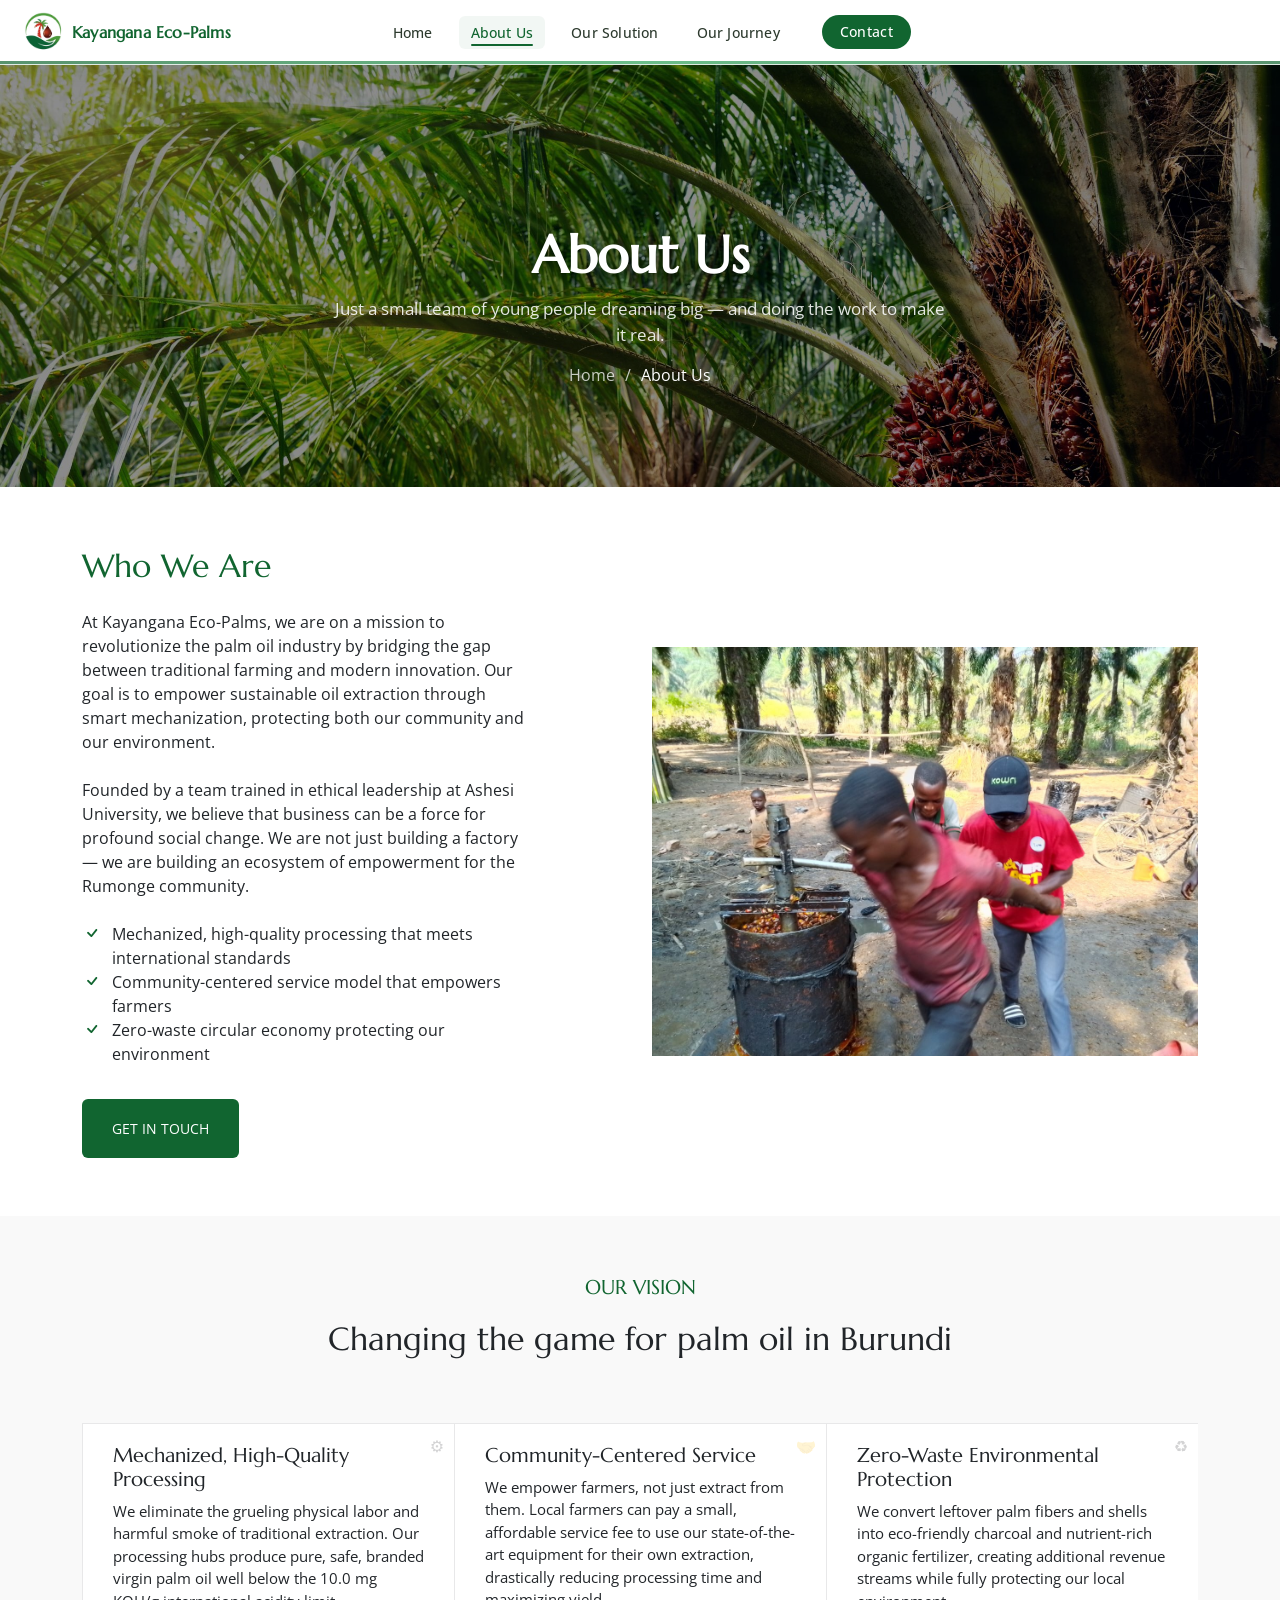
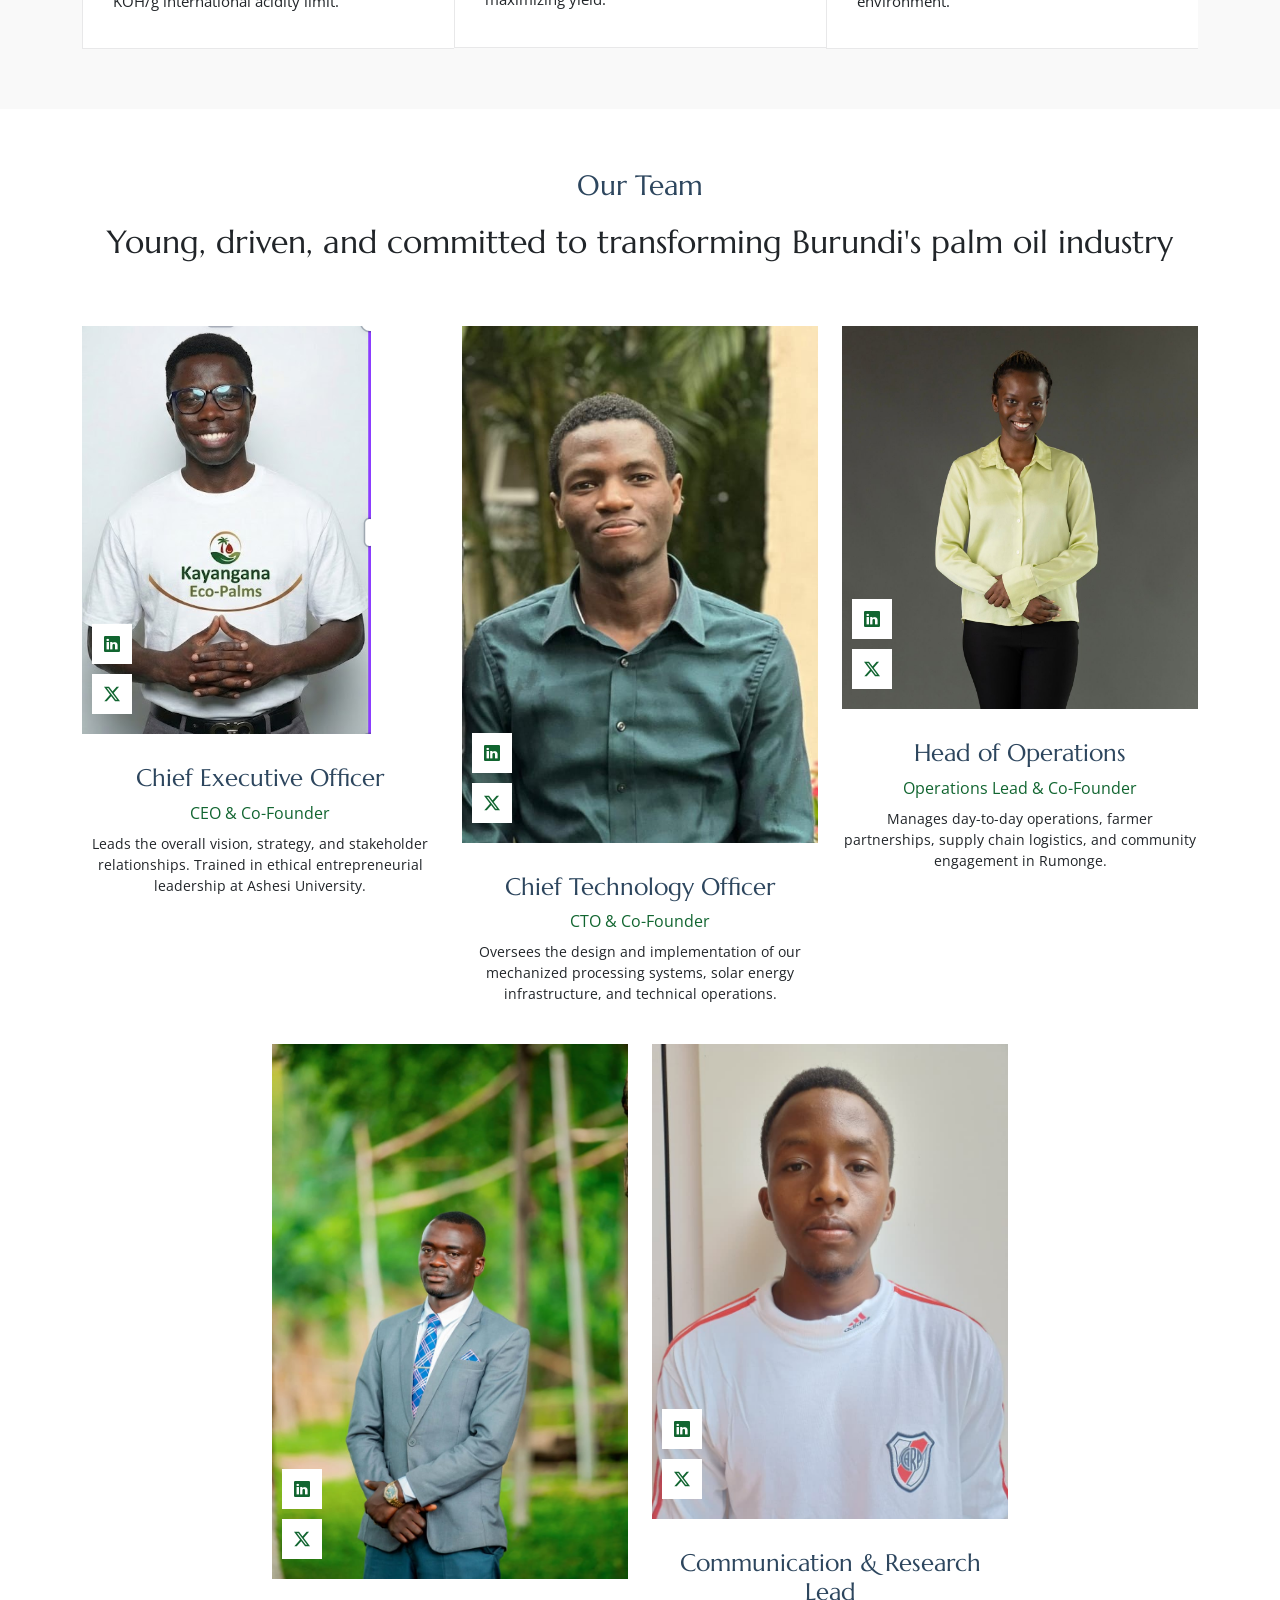
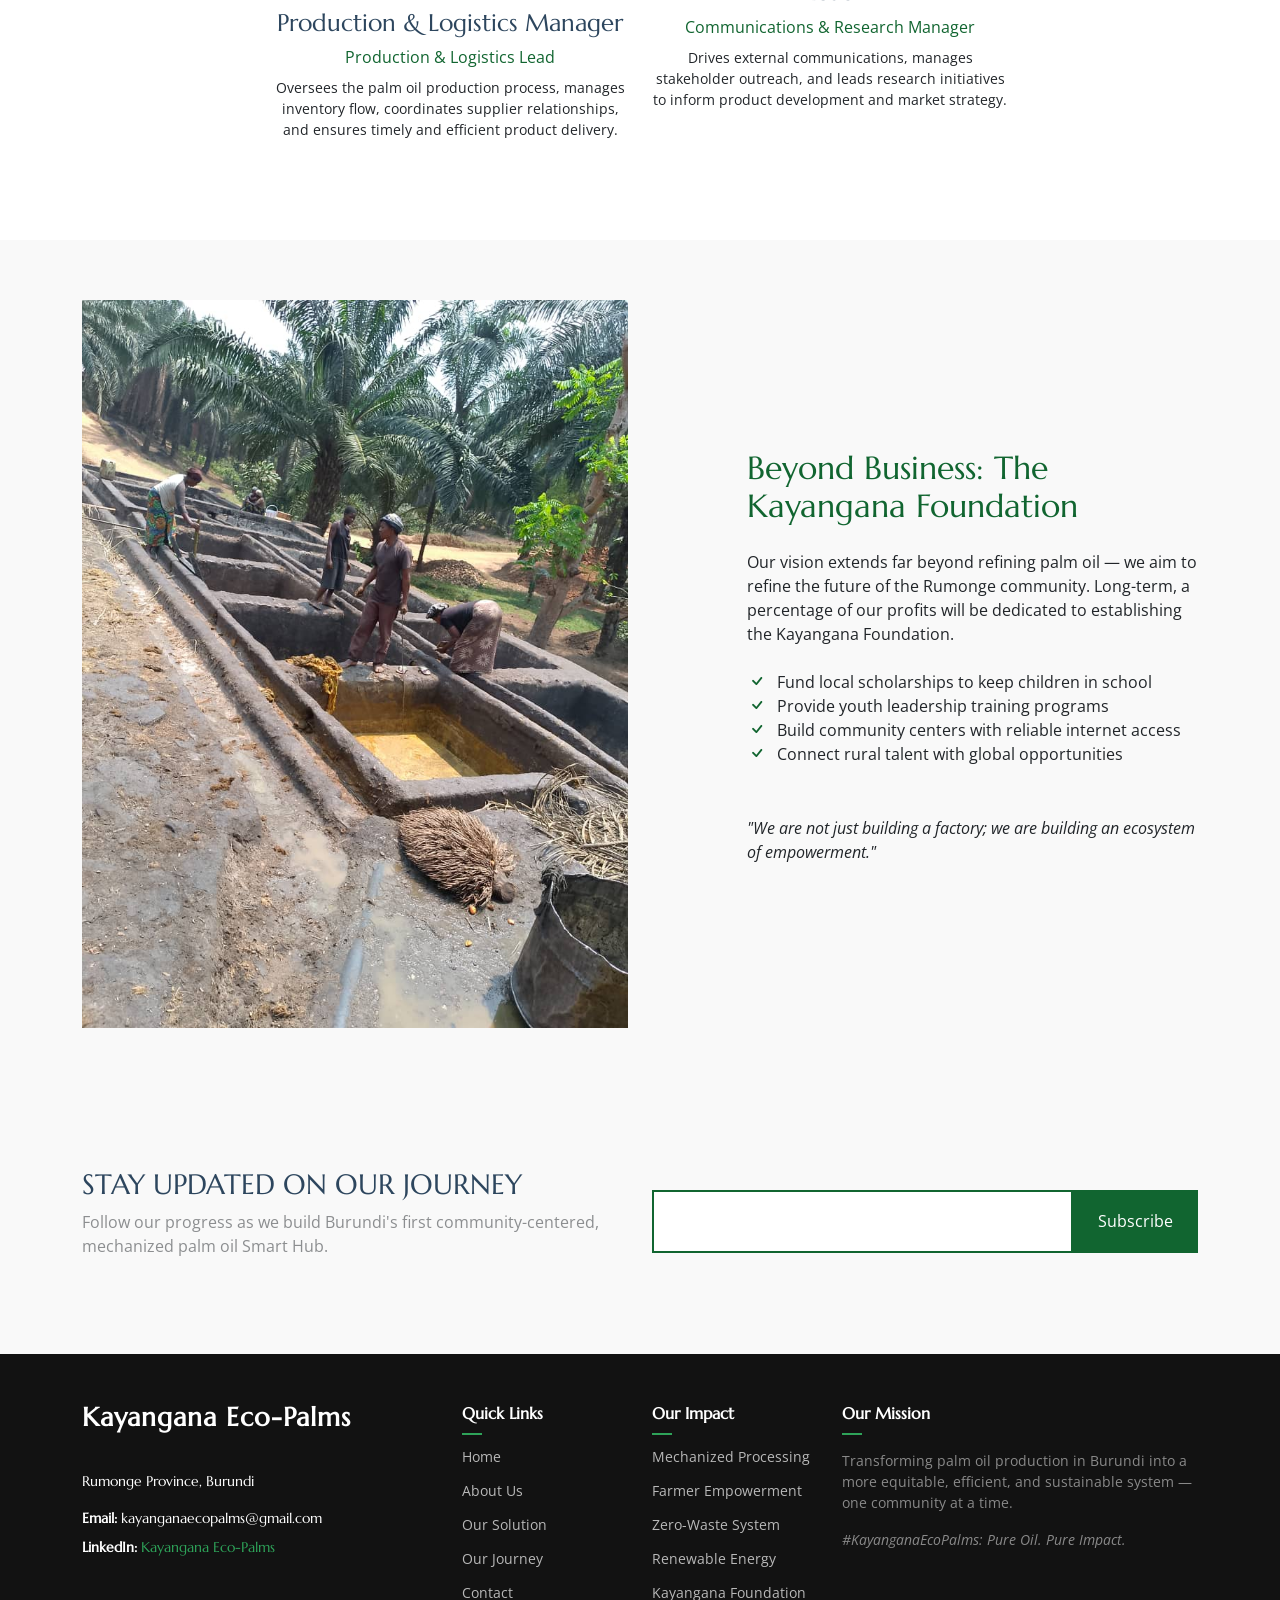
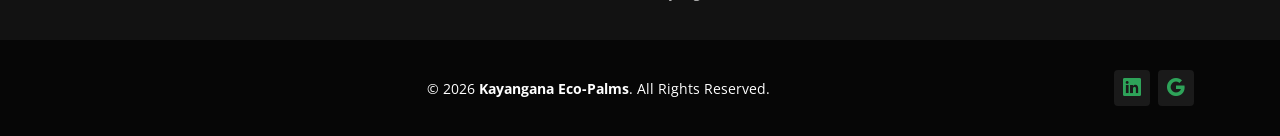
==== commit 6117e600: "Add team members, update footer, fix header spacing" ====
--- a/about.html
+++ b/about.html
@@ -187,6 +187,40 @@
               </div>
             </div>
 
+            <div class="col-lg-4 col-md-6 mb-4">
+              <div class="person">
+                <figure>
+                  <img src="Team/production & Logistics Manager.jpeg" alt="Production & Logistics Manager - Kayangana Eco-Palms" class="img-fluid">
+                  <div class="social">
+                    <a href="#"><span class="bi bi-linkedin"></span></a>
+                    <a href="#"><span class="bi bi-twitter-x"></span></a>
+                  </div>
+                </figure>
+                <div class="person-contents">
+                  <h3>Production & Logistics Manager</h3>
+                  <span class="position">Production & Logistics Lead</span>
+                  <p class="mt-2 small">Oversees the palm oil production process, manages inventory flow, coordinates supplier relationships, and ensures timely and efficient product delivery.</p>
+                </div>
+              </div>
+            </div>
+
+            <div class="col-lg-4 col-md-6 mb-4">
+              <div class="person">
+                <figure>
+                  <img src="Team/Communication & Research.jpeg" alt="Communication & Research Lead - Kayangana Eco-Palms" class="img-fluid">
+                  <div class="social">
+                    <a href="#"><span class="bi bi-linkedin"></span></a>
+                    <a href="#"><span class="bi bi-twitter-x"></span></a>
+                  </div>
+                </figure>
+                <div class="person-contents">
+                  <h3>Communication & Research Lead</h3>
+                  <span class="position">Communications & Research Manager</span>
+                  <p class="mt-2 small">Drives external communications, manages stakeholder outreach, and leads research initiatives to inform product development and market strategy.</p>
+                </div>
+              </div>
+            </div>
+
           </div>
         </div>
       </div>
@@ -253,7 +287,8 @@
             </a>
             <div class="footer-contact pt-3">
               <p>Rumonge Province, Burundi</p>
-              <p class="mt-3"><strong>Email:</strong> <span>kayangana.ecopalms@gmail.com</span></p>
+              <p class="mt-3"><strong>Email:</strong> <span>kayanganaecopalms@gmail.com</span></p>
+              <p class="mt-2"><strong>LinkedIn:</strong> <a href="https://www.linkedin.com/company/kayangana-eco-palms" target="_blank" rel="noopener noreferrer">Kayangana Eco-Palms</a></p>
             </div>
           </div>
           <div class="col-lg-2 col-md-3 footer-links">
@@ -284,17 +319,12 @@
         </div>
       </div>
     </div>
-    <div class="copyright text-center">
-      <div class="container d-flex flex-column flex-lg-row justify-content-center justify-content-lg-between align-items-center">
-        <div class="d-flex flex-column align-items-center align-items-lg-start">
-          <div>© 2026 <strong><span>Kayangana Eco-Palms</span></strong>. All Rights Reserved.</div>
-          <div class="credits">Designed by <a href="https://bootstrapmade.com/">BootstrapMade</a></div>
-        </div>
-        <div class="social-links order-first order-lg-last mb-3 mb-lg-0">
-          <a href=""><i class="bi bi-twitter-x"></i></a>
-          <a href=""><i class="bi bi-facebook"></i></a>
-          <a href=""><i class="bi bi-instagram"></i></a>
-          <a href=""><i class="bi bi-linkedin"></i></a>
+    <div class="copyright">
+      <div class="container d-flex align-items-center justify-content-between">
+        <div class="flex-grow-1 text-center">© 2026 <strong><span>Kayangana Eco-Palms</span></strong>. All Rights Reserved.</div>
+        <div class="social-links">
+          <a href="https://www.linkedin.com/company/kayangana-eco-palms" target="_blank" rel="noopener noreferrer"><i class="bi bi-linkedin"></i></a>
+          <a href="mailto:kayanganaecopalms@gmail.com"><i class="bi bi-google"></i></a>
         </div>
       </div>
     </div>
--- a/assets/css/kayangana.css
+++ b/assets/css/kayangana.css
@@ -25,77 +25,98 @@
 
 /* Push page content below fixed header */
 body {
-  padding-top: 80px;
-}
-
-/* ── Header inner layout — centered with logo left, nav right ── */
+  padding-top: 64px;
+}
+
+/* ── Header inner layout — logo left, nav after with margin ── */
 .header .container-fluid {
   max-width: 1280px;
   margin: 0 auto;
-  padding: 0 32px;
-  height: 80px;
+  padding: 0 24px;
+  height: 64px;
   display: flex !important;
   align-items: center !important;
-  justify-content: space-between !important;
+  justify-content: flex-start !important;
+  gap: 0;
+}
+
+.header .navmenu {
+  margin-left: 150px;
+  flex: 1;
 }
 
 /* ── Logo ── */
 .kep-logo {
   display: flex;
   align-items: center;
-  gap: 10px;
+  gap: 8px;
   text-decoration: none;
   flex-shrink: 0;
 }
 
 .kep-logo-icon {
-  height: 52px;
-  width: auto;
+  height: 40px;
+  width: 40px;
   flex-shrink: 0;
-  object-fit: contain;
+  object-fit: cover;
+  object-position: center 10%;
+  mix-blend-mode: multiply;
+  border-radius: 50%;
+  overflow: hidden;
 }
 
 .kep-logo .brand-name {
   font-family: "Marcellus", serif;
-  font-size: 17px;
+  font-size: 16px;
   font-weight: 700;
   color: #116530;
-  letter-spacing: 0.3px;
+  letter-spacing: 0.2px;
   white-space: nowrap;
 }
 
 /* ── Navigation ── */
 @media (min-width: 1200px) {
   .navmenu ul {
-    gap: 4px;
+    gap: 2px;
     align-items: center;
+    justify-content: flex-start;
+    display: flex;
+    width: 100%;
+  }
+
+  .navmenu ul li:not(:last-child) {
+    margin-right: 12px;
+  }
+
+  .navmenu ul li:last-child {
+    margin-left: 10px;
   }
 
   .navmenu a,
   .navmenu a:focus {
     font-family: "Open Sans", sans-serif;
-    font-size: 13.5px;
-    font-weight: 600;
-    letter-spacing: 0.6px;
-    text-transform: uppercase;
+    font-size: 14px;
+    font-weight: 500;
+    letter-spacing: 0.2px;
+    text-transform: none;
     color: #2d3a2e;
-    padding: 8px 14px;
+    padding: 6px 12px;
     border-radius: 6px;
-    transition: all 0.25s ease;
+    transition: all 0.2s ease;
     position: relative;
   }
 
   .navmenu a::after {
     content: '';
     position: absolute;
-    bottom: 4px;
-    left: 14px;
-    right: 14px;
+    bottom: 3px;
+    left: 12px;
+    right: 12px;
     height: 2px;
     background: #116530;
     border-radius: 2px;
     transform: scaleX(0);
-    transition: transform 0.25s ease;
+    transition: transform 0.2s ease;
   }
 
   .navmenu li:hover > a::after,
@@ -107,18 +128,18 @@
   .navmenu .active,
   .navmenu .active:focus {
     color: #116530 !important;
-    background: rgba(17, 101, 48, 0.06);
+    background: rgba(17, 101, 48, 0.05);
   }
 
   /* CTA-style last nav item */
   .navmenu li:last-child a {
     background: #116530;
     color: #fff !important;
-    padding: 9px 20px;
-    border-radius: 24px;
-    font-size: 13px;
-    letter-spacing: 0.5px;
-    margin-left: 8px;
+    padding: 7px 18px;
+    border-radius: 20px;
+    font-size: 13.5px;
+    letter-spacing: 0.3px;
+    margin-left: 6px;
   }
 
   .navmenu li:last-child a::after {
@@ -216,10 +237,11 @@
 /* ── Mobile nav menu styling ── */
   @media (max-width: 1199px) {
   .kep-logo .brand-name {
-    font-size: 15px;
+    font-size: 14px;
   }
   .kep-logo-icon {
-    height: 42px;
+    height: 36px;
+    width: 36px;
   }
 }
 
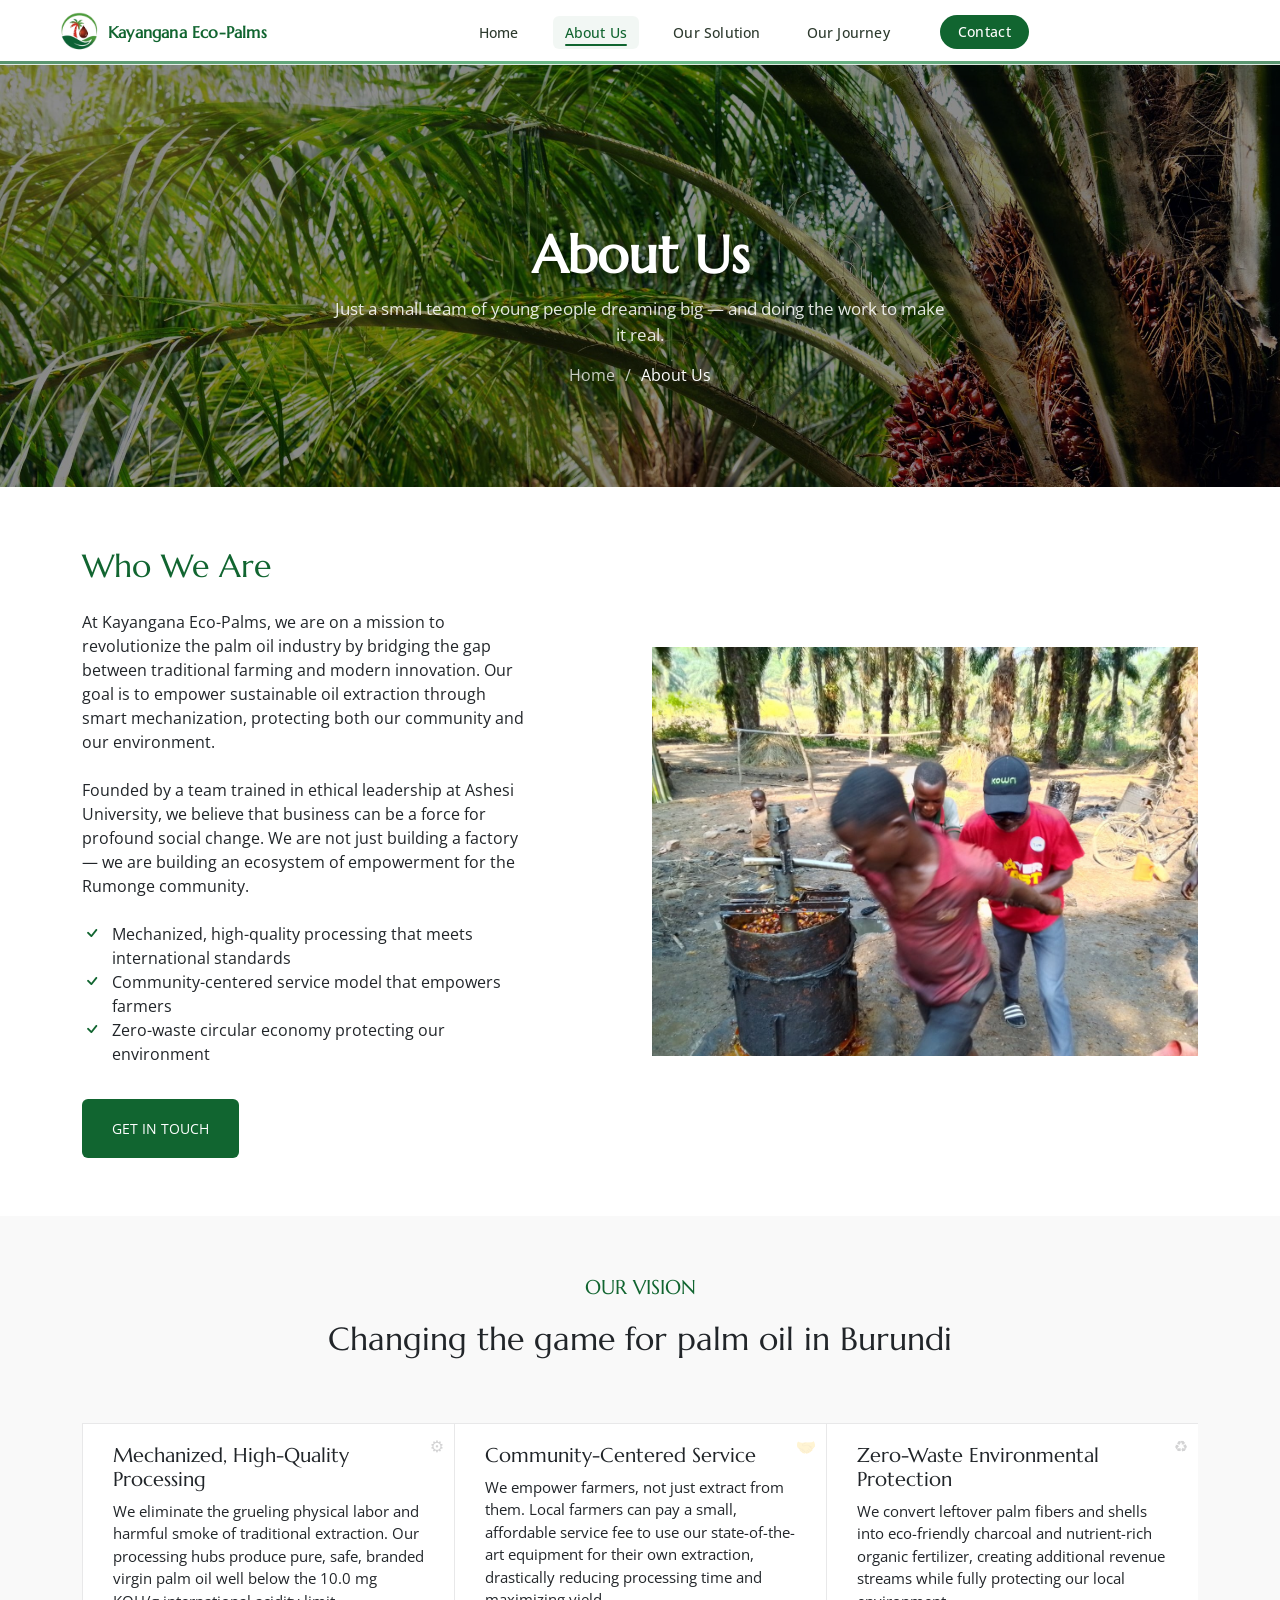
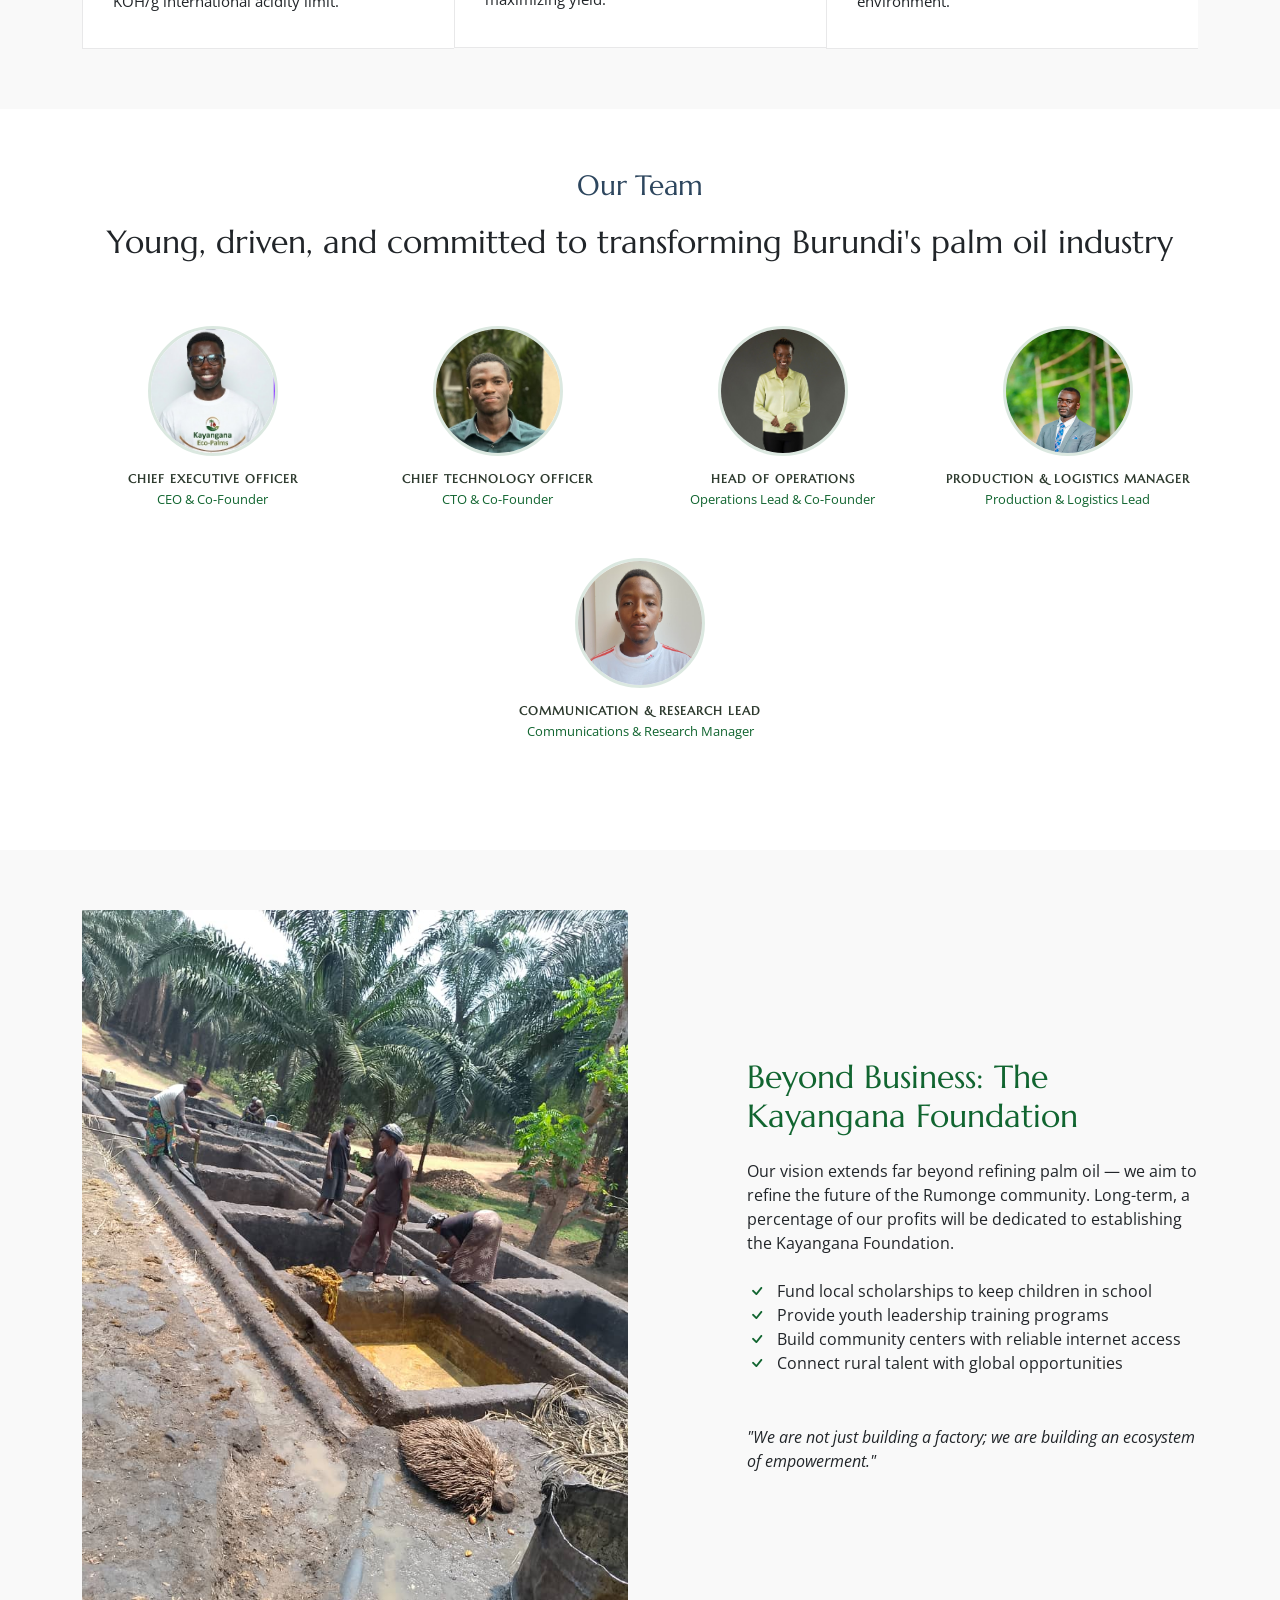
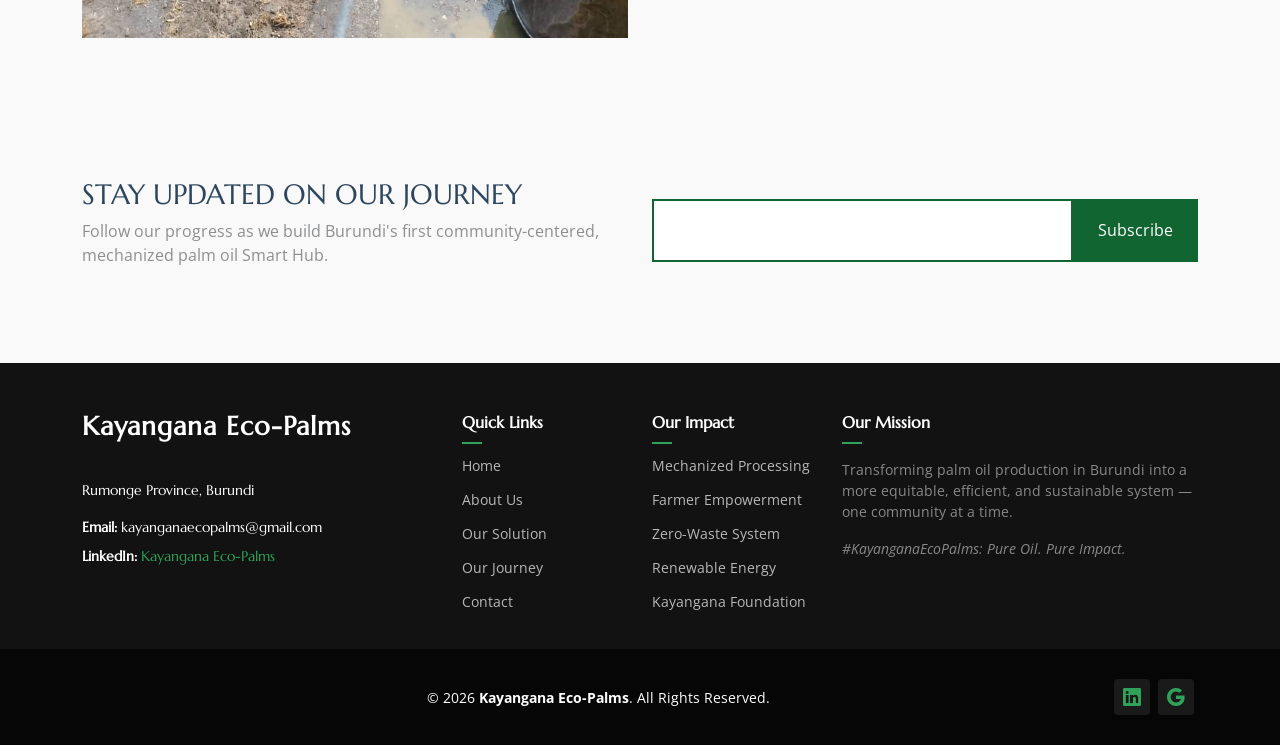
==== commit 77a810bd: "Add WhatsApp number, reframe the pictures of the team section" ====
--- a/about.html
+++ b/about.html
@@ -127,101 +127,44 @@
     </section>
 
     <!-- Team Section -->
-    <section class="team-15 team section" id="team">
+    <section class="team section" id="team">
       <div class="container section-title" data-aos="fade-up">
         <h2>Our Team</h2>
         <p>Young, driven, and committed to transforming Burundi's palm oil industry</p>
       </div>
-      <div class="content">
-        <div class="container">
-          <div class="row justify-content-center">
-
-            <div class="col-lg-4 col-md-6 mb-4">
-              <div class="person">
-                <figure>
-                  <img src="Team/CEO.png" alt="CEO - Kayangana Eco-Palms" class="img-fluid">
-                  <div class="social">
-                    <a href="#"><span class="bi bi-linkedin"></span></a>
-                    <a href="#"><span class="bi bi-twitter-x"></span></a>
-                  </div>
-                </figure>
-                <div class="person-contents">
-                  <h3>Chief Executive Officer</h3>
-                  <span class="position">CEO & Co-Founder</span>
-                  <p class="mt-2 small">Leads the overall vision, strategy, and stakeholder relationships. Trained in ethical entrepreneurial leadership at Ashesi University.</p>
-                </div>
-              </div>
-            </div>
-
-            <div class="col-lg-4 col-md-6 mb-4">
-              <div class="person">
-                <figure>
-                  <img src="Team/CTO.jpg" alt="CTO - Kayangana Eco-Palms" class="img-fluid">
-                  <div class="social">
-                    <a href="#"><span class="bi bi-linkedin"></span></a>
-                    <a href="#"><span class="bi bi-twitter-x"></span></a>
-                  </div>
-                </figure>
-                <div class="person-contents">
-                  <h3>Chief Technology Officer</h3>
-                  <span class="position">CTO & Co-Founder</span>
-                  <p class="mt-2 small">Oversees the design and implementation of our mechanized processing systems, solar energy infrastructure, and technical operations.</p>
-                </div>
-              </div>
-            </div>
-
-            <div class="col-lg-4 col-md-6 mb-4">
-              <div class="person">
-                <figure>
-                  <img src="Team/Head of Operation.jpeg" alt="Head of Operations - Kayangana Eco-Palms" class="img-fluid">
-                  <div class="social">
-                    <a href="#"><span class="bi bi-linkedin"></span></a>
-                    <a href="#"><span class="bi bi-twitter-x"></span></a>
-                  </div>
-                </figure>
-                <div class="person-contents">
-                  <h3>Head of Operations</h3>
-                  <span class="position">Operations Lead & Co-Founder</span>
-                  <p class="mt-2 small">Manages day-to-day operations, farmer partnerships, supply chain logistics, and community engagement in Rumonge.</p>
-                </div>
-              </div>
-            </div>
-
-            <div class="col-lg-4 col-md-6 mb-4">
-              <div class="person">
-                <figure>
-                  <img src="Team/production & Logistics Manager.jpeg" alt="Production & Logistics Manager - Kayangana Eco-Palms" class="img-fluid">
-                  <div class="social">
-                    <a href="#"><span class="bi bi-linkedin"></span></a>
-                    <a href="#"><span class="bi bi-twitter-x"></span></a>
-                  </div>
-                </figure>
-                <div class="person-contents">
-                  <h3>Production & Logistics Manager</h3>
-                  <span class="position">Production & Logistics Lead</span>
-                  <p class="mt-2 small">Oversees the palm oil production process, manages inventory flow, coordinates supplier relationships, and ensures timely and efficient product delivery.</p>
-                </div>
-              </div>
-            </div>
-
-            <div class="col-lg-4 col-md-6 mb-4">
-              <div class="person">
-                <figure>
-                  <img src="Team/Communication & Research.jpeg" alt="Communication & Research Lead - Kayangana Eco-Palms" class="img-fluid">
-                  <div class="social">
-                    <a href="#"><span class="bi bi-linkedin"></span></a>
-                    <a href="#"><span class="bi bi-twitter-x"></span></a>
-                  </div>
-                </figure>
-                <div class="person-contents">
-                  <h3>Communication & Research Lead</h3>
-                  <span class="position">Communications & Research Manager</span>
-                  <p class="mt-2 small">Drives external communications, manages stakeholder outreach, and leads research initiatives to inform product development and market strategy.</p>
-                </div>
-              </div>
-            </div>
-
-          </div>
+      <div class="container">
+        <div class="row justify-content-center text-center">
+
+          <div class="col-lg-3 col-md-4 col-6 mb-5">
+            <img src="Team/CEO.png" alt="CEO" class="kep-team-photo">
+            <h6 class="kep-team-name">CHIEF EXECUTIVE OFFICER</h6>
+            <p class="kep-team-title">CEO & Co-Founder</p>
+          </div>
+
+          <div class="col-lg-3 col-md-4 col-6 mb-5">
+            <img src="Team/CTO.jpg" alt="CTO" class="kep-team-photo">
+            <h6 class="kep-team-name">CHIEF TECHNOLOGY OFFICER</h6>
+            <p class="kep-team-title">CTO & Co-Founder</p>
+          </div>
+
+          <div class="col-lg-3 col-md-4 col-6 mb-5">
+            <img src="Team/Head of Operation.jpeg" alt="Head of Operations" class="kep-team-photo">
+            <h6 class="kep-team-name">HEAD OF OPERATIONS</h6>
+            <p class="kep-team-title">Operations Lead & Co-Founder</p>
+          </div>
+
+          <div class="col-lg-3 col-md-4 col-6 mb-5">
+            <img src="Team/production & Logistics Manager.jpeg" alt="Production & Logistics Manager" class="kep-team-photo">
+            <h6 class="kep-team-name">PRODUCTION & LOGISTICS MANAGER</h6>
+            <p class="kep-team-title">Production & Logistics Lead</p>
+          </div>
+
+          <div class="col-lg-3 col-md-4 col-6 mb-5">
+            <img src="Team/Communication & Research.jpeg" alt="Communication & Research Lead" class="kep-team-photo">
+            <h6 class="kep-team-name">COMMUNICATION & RESEARCH LEAD</h6>
+            <p class="kep-team-title">Communications & Research Manager</p>
+          </div>
+
         </div>
       </div>
     </section>
--- a/assets/css/kayangana.css
+++ b/assets/css/kayangana.css
@@ -9,7 +9,7 @@
   left: 0;
   right: 0;
   width: 100%;
-  z-index: 9999 !important;
+  z-index: 500;
   padding: 0 !important;
   background: rgba(255, 255, 255, 0.97) !important;
   backdrop-filter: blur(12px);
@@ -32,17 +32,12 @@
 .header .container-fluid {
   max-width: 1280px;
   margin: 0 auto;
-  padding: 0 24px;
+  padding: 0 60px;
   height: 64px;
   display: flex !important;
   align-items: center !important;
   justify-content: flex-start !important;
   gap: 0;
-}
-
-.header .navmenu {
-  margin-left: 150px;
-  flex: 1;
 }
 
 /* ── Logo ── */
@@ -76,6 +71,11 @@
 
 /* ── Navigation ── */
 @media (min-width: 1200px) {
+  .header .navmenu {
+    margin-left: 200px;
+    flex: 1;
+  }
+
   .navmenu ul {
     gap: 2px;
     align-items: center;
@@ -85,7 +85,7 @@
   }
 
   .navmenu ul li:not(:last-child) {
-    margin-right: 12px;
+    margin-right: 20px;
   }
 
   .navmenu ul li:last-child {
@@ -156,9 +156,110 @@
 .mobile-nav-toggle {
   color: #116530 !important;
   font-size: 26px;
-}
-
-/* ── Hero section offset fix ── */
+  margin-left: auto;
+  z-index: 9998;
+  position: relative;
+}
+
+/* ── Mobile nav menu styling ── */
+@media (max-width: 1199px) {
+  .header .container-fluid {
+    justify-content: space-between !important;
+  }
+
+  .kep-logo .brand-name {
+    font-size: 14px;
+  }
+
+  .kep-logo-icon {
+    height: 36px;
+    width: 36px;
+  }
+
+  body.mobile-nav-active .navmenu,
+  body.mobile-nav-active .navmenu * {
+    box-sizing: border-box !important;
+  }
+
+  body.mobile-nav-active .navmenu {
+    display: block !important;
+    position: fixed !important;
+    top: 64px !important;
+    left: 0 !important;
+    right: 0 !important;
+    bottom: 0 !important;
+    width: 100vw !important;
+    height: calc(100vh - 64px) !important;
+    z-index: 9000 !important;
+    background: #ffffff !important;
+    overflow-y: auto !important;
+    padding: 0 !important;
+    margin: 0 !important;
+  }
+
+  /* Keep header visible on top */
+  body.mobile-nav-active .header {
+    z-index: 9001 !important;
+  }
+
+  body.mobile-nav-active .navmenu > ul {
+    display: block !important;
+    position: relative !important;
+    top: auto !important;
+    left: auto !important;
+    right: auto !important;
+    bottom: auto !important;
+    inset: auto !important;
+    width: 100% !important;
+    min-height: calc(100vh - 64px) !important;
+    background: #ffffff !important;
+    padding: 0 !important;
+    margin: 0 !important;
+    box-shadow: none !important;
+    border-radius: 0 !important;
+    overflow: visible !important;
+    z-index: auto !important;
+  }
+
+  body.mobile-nav-active .navmenu > ul > li {
+    display: block !important;
+    border-bottom: 1px solid #eee !important;
+    margin: 0 !important;
+    padding: 0 !important;
+  }
+
+  body.mobile-nav-active .navmenu > ul > li > a {
+    display: block !important;
+    width: 100% !important;
+    padding: 20px 28px !important;
+    font-size: 18px !important;
+    font-weight: 500 !important;
+    color: #2d3a2e !important;
+    background: transparent !important;
+    border-radius: 0 !important;
+    text-transform: none !important;
+    letter-spacing: 0 !important;
+    white-space: normal !important;
+  }
+
+  body.mobile-nav-active .navmenu > ul > li:last-child > a {
+    color: #116530 !important;
+    font-weight: 600 !important;
+    background: transparent !important;
+    border-radius: 0 !important;
+    margin: 0 !important;
+    padding: 20px 28px !important;
+  }
+
+  body.mobile-nav-active .mobile-nav-toggle {
+    position: fixed !important;
+    top: 16px !important;
+    right: 16px !important;
+    z-index: 9001 !important;
+    color: #116530 !important;
+    font-size: 30px !important;
+  }
+}
 .hero.section {
   margin-top: 0;
 }
@@ -234,19 +335,34 @@
   opacity: 0.7;
 }
 
-/* ── Mobile nav menu styling ── */
-  @media (max-width: 1199px) {
-  .kep-logo .brand-name {
-    font-size: 14px;
-  }
-  .kep-logo-icon {
-    height: 36px;
-    width: 36px;
-  }
-}
-
 /* ── Ensure hero carousel images cover properly with fixed header ── */
 .hero .carousel-item img {
   object-fit: cover;
   min-height: 100vh;
 }
+
+/* ── Team Section — circular photo style ── */
+.kep-team-photo {
+  width: 130px;
+  height: 130px;
+  border-radius: 50%;
+  object-fit: cover;
+  object-position: center top;
+  margin-bottom: 16px;
+  border: 3px solid rgba(17, 101, 48, 0.15);
+}
+
+.kep-team-name {
+  font-size: 12px;
+  font-weight: 700;
+  letter-spacing: 1px;
+  color: #2d3a2e;
+  margin-bottom: 4px;
+  text-transform: uppercase;
+}
+
+.kep-team-title {
+  font-size: 13px;
+  color: #116530;
+  margin-bottom: 0;
+}
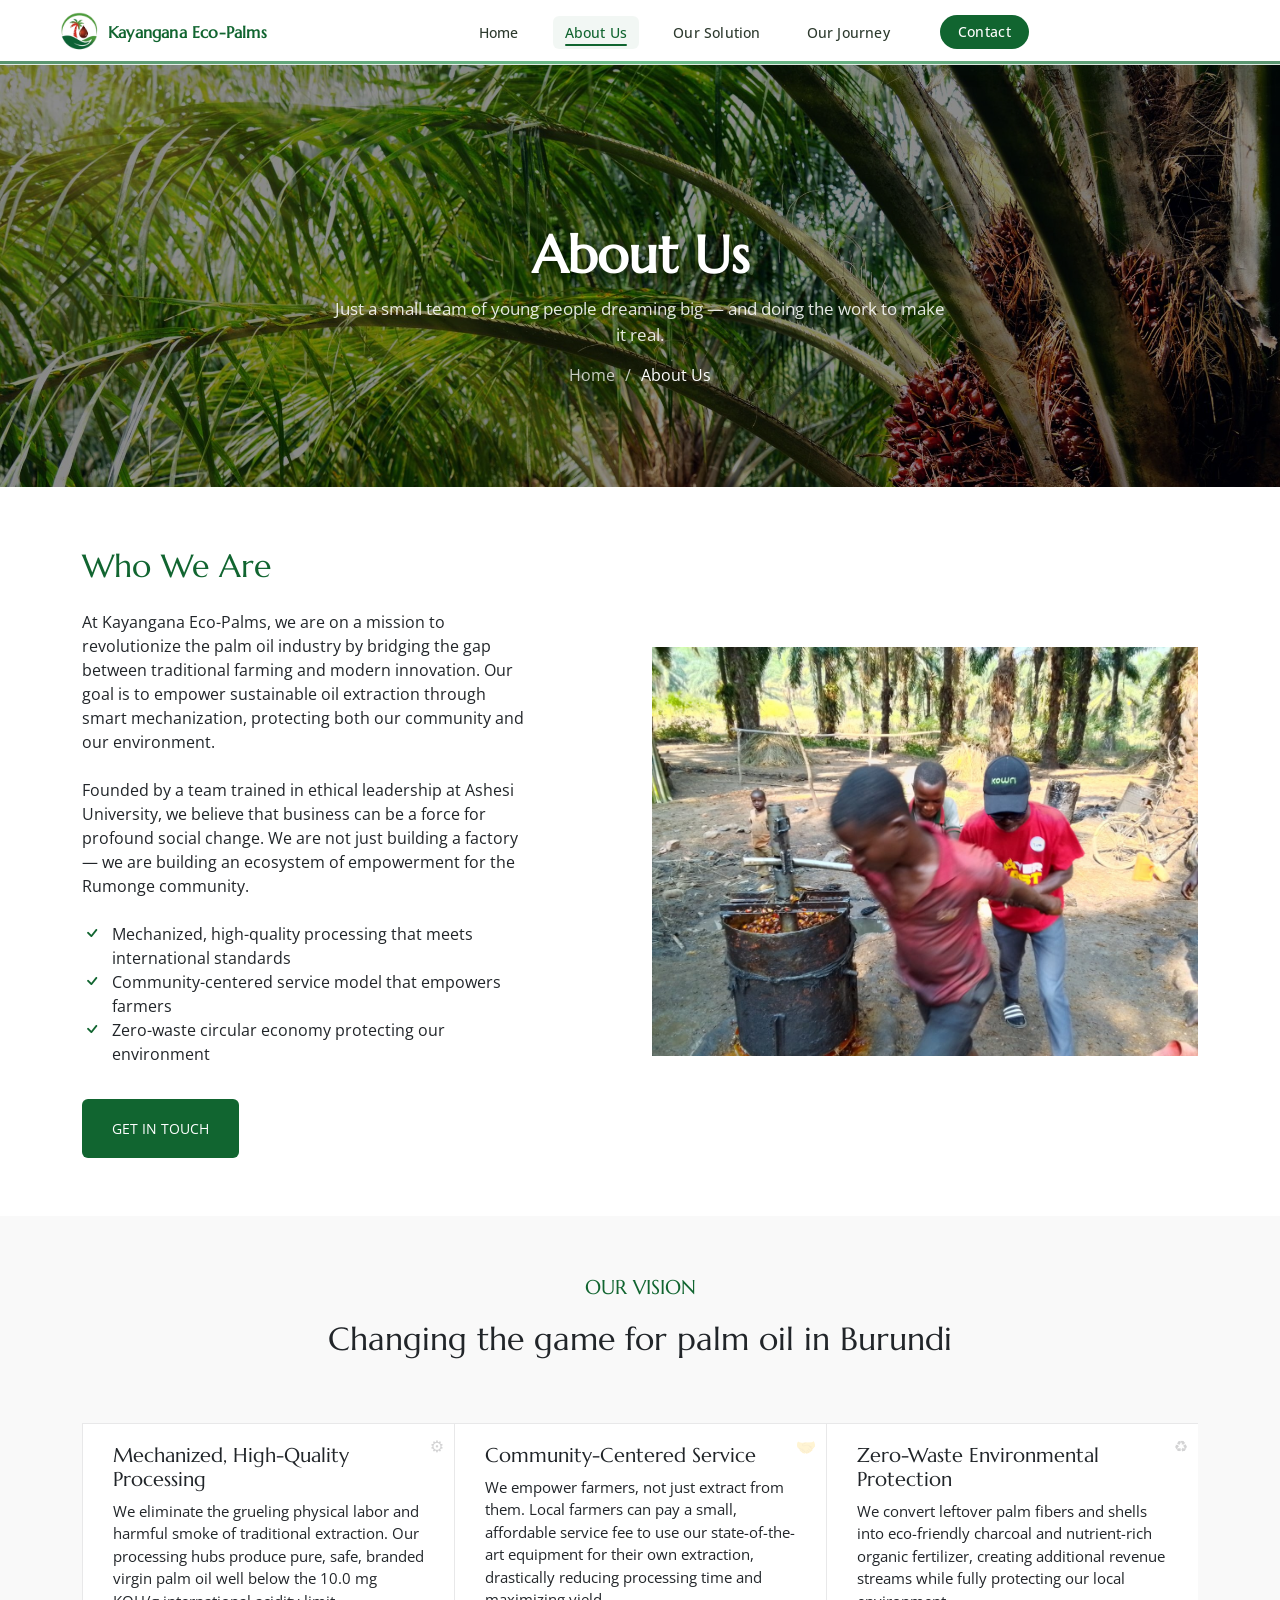
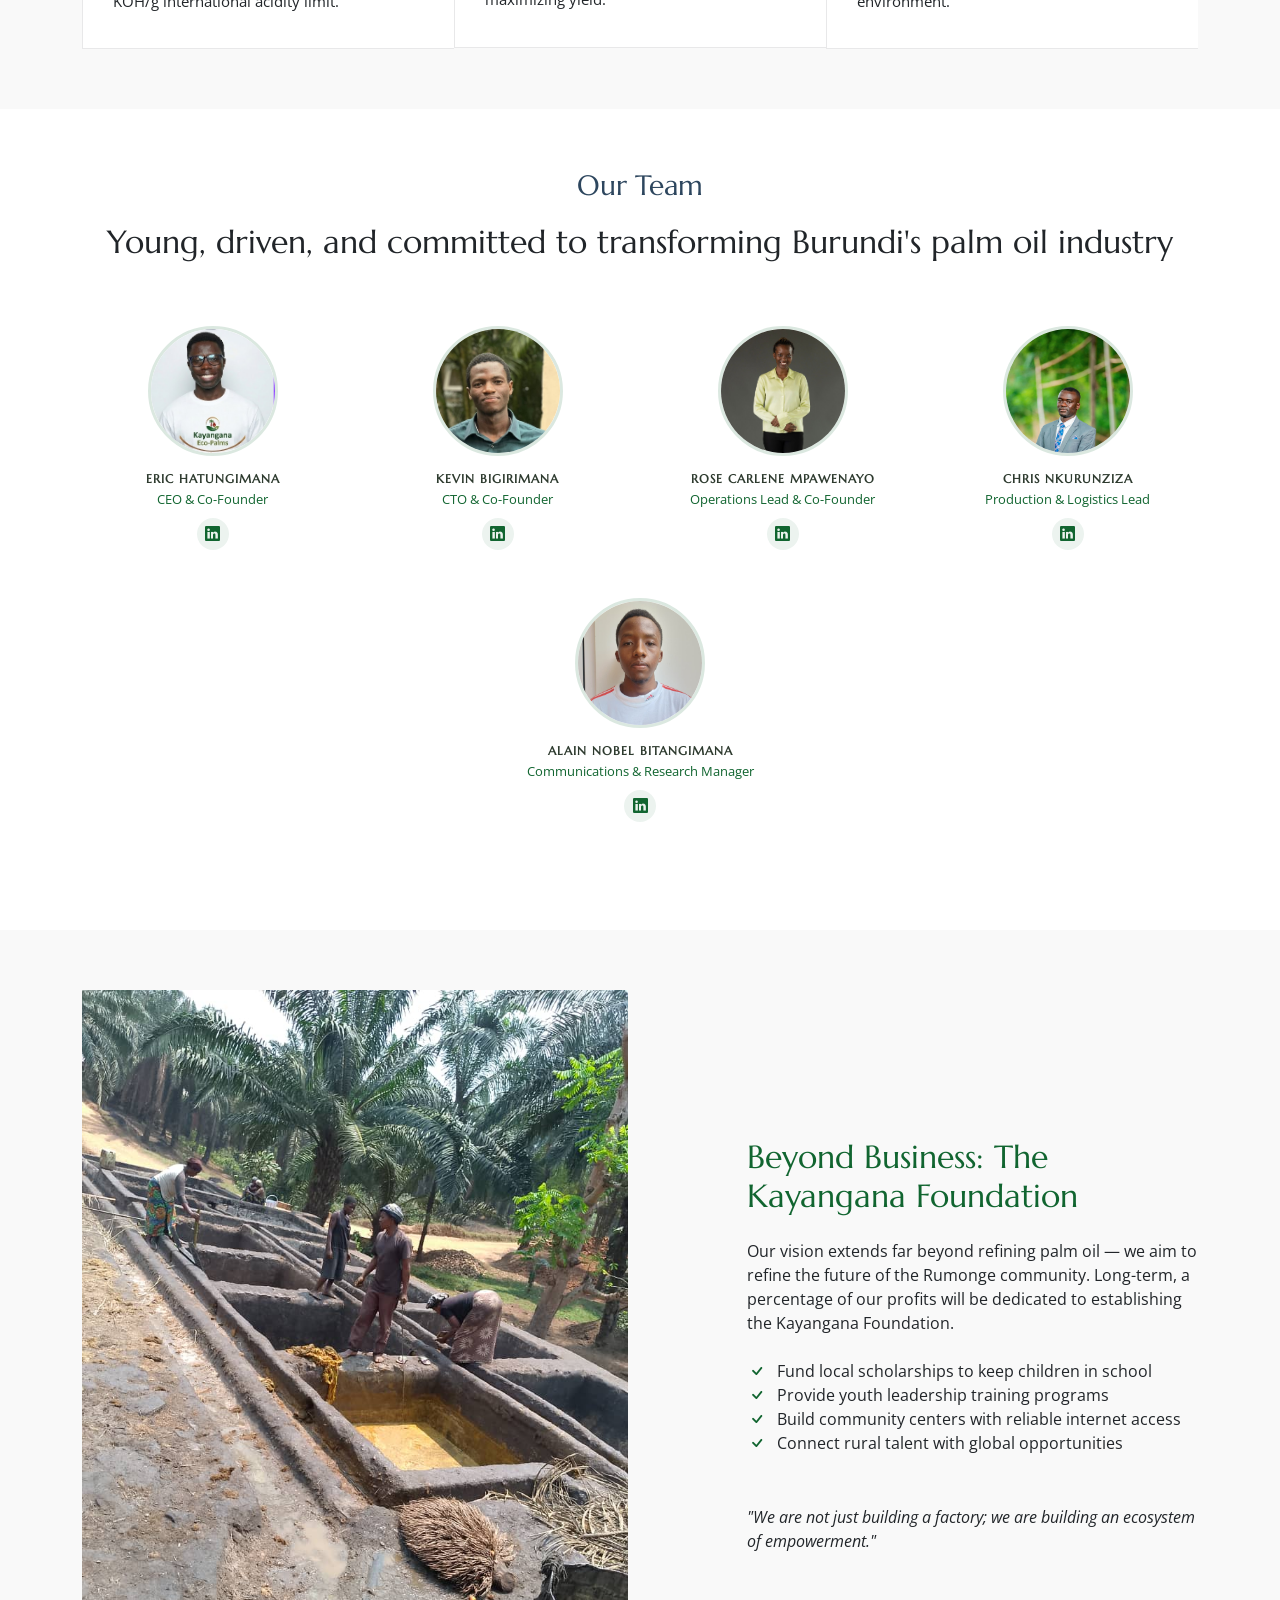
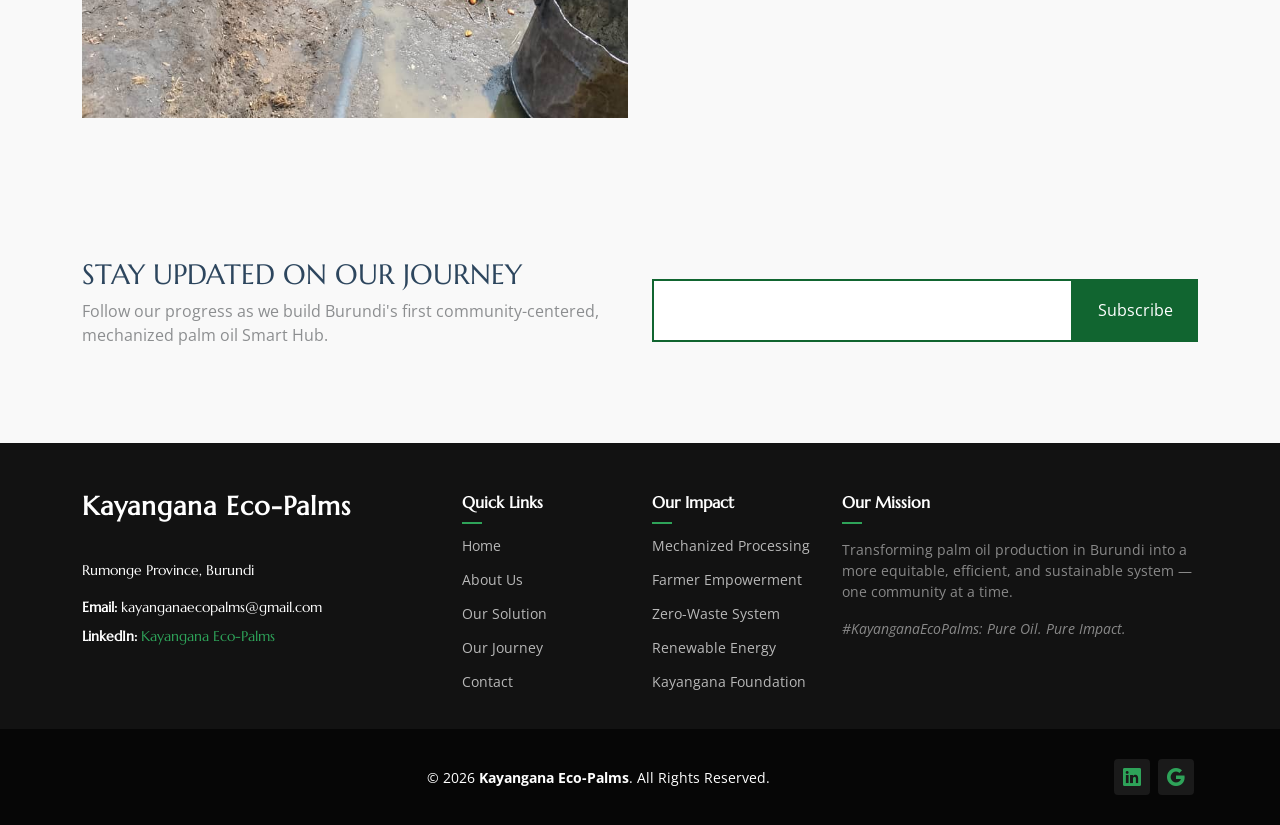
==== commit 2c15421e: "Search Engine Optimazation & Edit on about us page" ====
--- a/about.html
+++ b/about.html
@@ -137,32 +137,37 @@
 
           <div class="col-lg-3 col-md-4 col-6 mb-5">
             <img src="Team/CEO.png" alt="CEO" class="kep-team-photo">
-            <h6 class="kep-team-name">CHIEF EXECUTIVE OFFICER</h6>
+            <h6 class="kep-team-name">ERIC HATUNGIMANA</h6>
             <p class="kep-team-title">CEO & Co-Founder</p>
+            <a href="https://www.linkedin.com/in/eric-hatungimana" target="_blank" rel="noopener noreferrer" class="kep-team-linkedin"><i class="bi bi-linkedin"></i></a>
           </div>
 
           <div class="col-lg-3 col-md-4 col-6 mb-5">
             <img src="Team/CTO.jpg" alt="CTO" class="kep-team-photo">
-            <h6 class="kep-team-name">CHIEF TECHNOLOGY OFFICER</h6>
+            <h6 class="kep-team-name">KEVIN BIGIRIMANA</h6>
             <p class="kep-team-title">CTO & Co-Founder</p>
+            <a href="https://www.linkedin.com/in/kevin-bigirimana/" target="_blank" rel="noopener noreferrer" class="kep-team-linkedin"><i class="bi bi-linkedin"></i></a>
           </div>
 
           <div class="col-lg-3 col-md-4 col-6 mb-5">
             <img src="Team/Head of Operation.jpeg" alt="Head of Operations" class="kep-team-photo">
-            <h6 class="kep-team-name">HEAD OF OPERATIONS</h6>
+            <h6 class="kep-team-name">ROSE CARLENE MPAWENAYO</h6>
             <p class="kep-team-title">Operations Lead & Co-Founder</p>
+            <a href="https://www.linkedin.com/in/rose-mpawenayo" target="_blank" rel="noopener noreferrer" class="kep-team-linkedin"><i class="bi bi-linkedin"></i></a>
           </div>
 
           <div class="col-lg-3 col-md-4 col-6 mb-5">
             <img src="Team/production & Logistics Manager.jpeg" alt="Production & Logistics Manager" class="kep-team-photo">
-            <h6 class="kep-team-name">PRODUCTION & LOGISTICS MANAGER</h6>
+            <h6 class="kep-team-name">CHRIS NKURUNZIZA</h6>
             <p class="kep-team-title">Production & Logistics Lead</p>
+            <a href="https://www.linkedin.com/company/kayangana-eco-palms" target="_blank" rel="noopener noreferrer" class="kep-team-linkedin"><i class="bi bi-linkedin"></i></a>
           </div>
 
           <div class="col-lg-3 col-md-4 col-6 mb-5">
             <img src="Team/Communication & Research.jpeg" alt="Communication & Research Lead" class="kep-team-photo">
-            <h6 class="kep-team-name">COMMUNICATION & RESEARCH LEAD</h6>
+            <h6 class="kep-team-name">ALAIN NOBEL BITANGIMANA</h6>
             <p class="kep-team-title">Communications & Research Manager</p>
+            <a href="https://www.linkedin.com/in/alain-nobel-bitangimana" target="_blank" rel="noopener noreferrer" class="kep-team-linkedin"><i class="bi bi-linkedin"></i></a>
           </div>
 
         </div>
--- a/assets/css/kayangana.css
+++ b/assets/css/kayangana.css
@@ -366,3 +366,22 @@
   color: #116530;
   margin-bottom: 0;
 }
+
+.kep-team-linkedin {
+  display: inline-flex;
+  align-items: center;
+  justify-content: center;
+  width: 32px;
+  height: 32px;
+  border-radius: 50%;
+  background: rgba(17, 101, 48, 0.08);
+  color: #116530;
+  font-size: 15px;
+  margin-top: 8px;
+  transition: background 0.2s ease, color 0.2s ease;
+}
+
+.kep-team-linkedin:hover {
+  background: #116530;
+  color: #fff;
+}
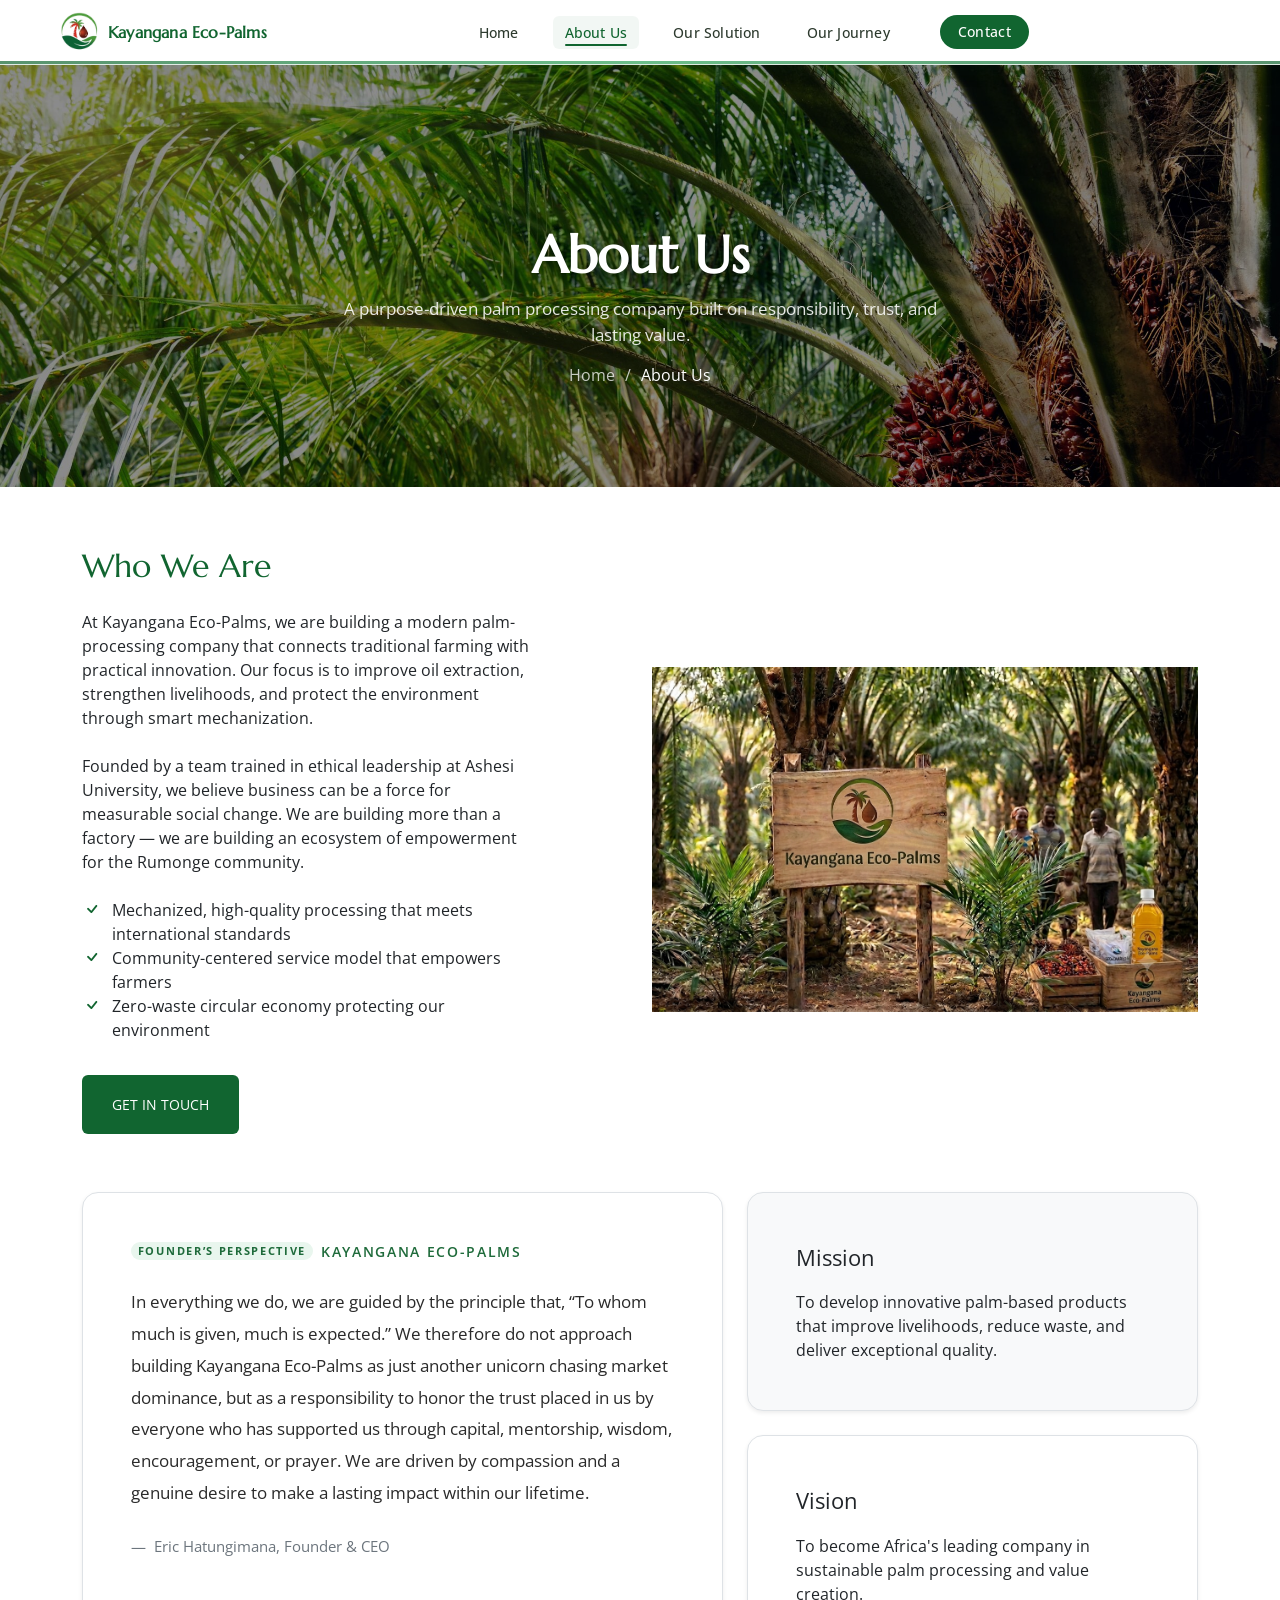
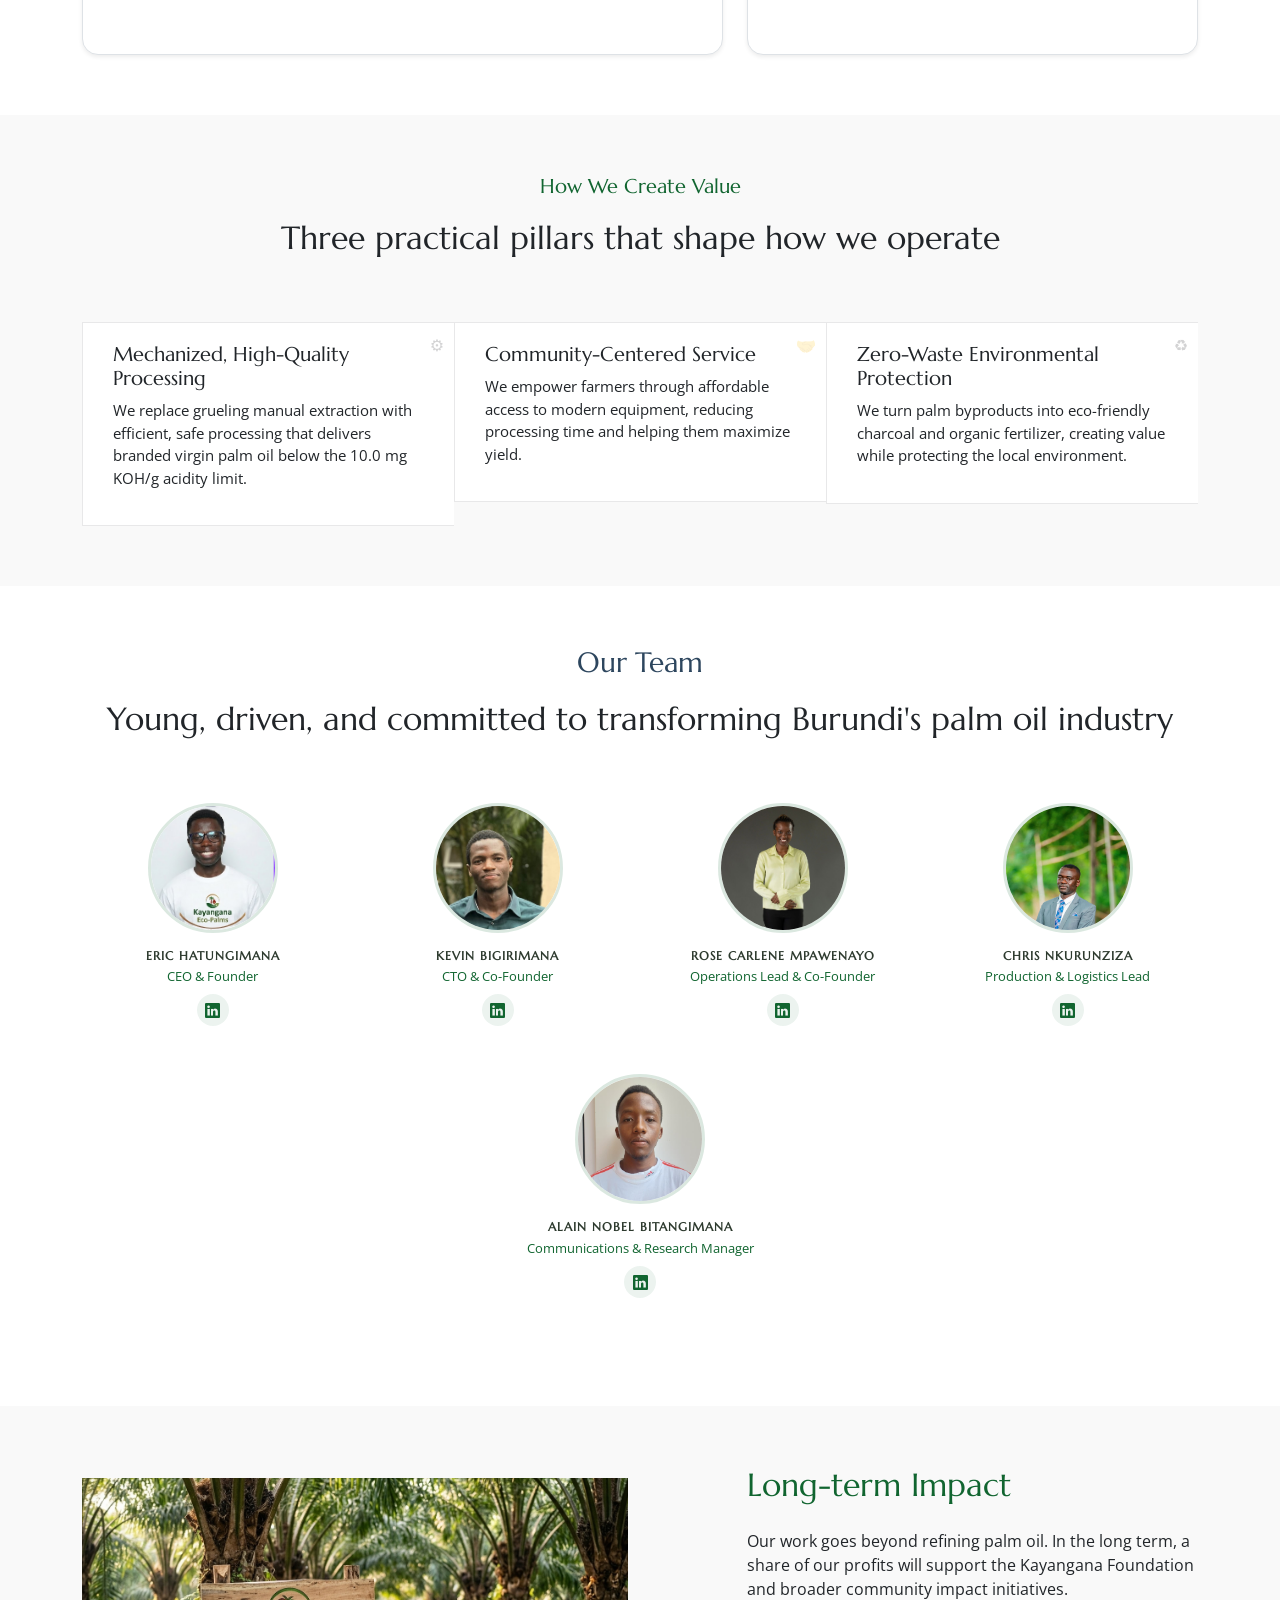
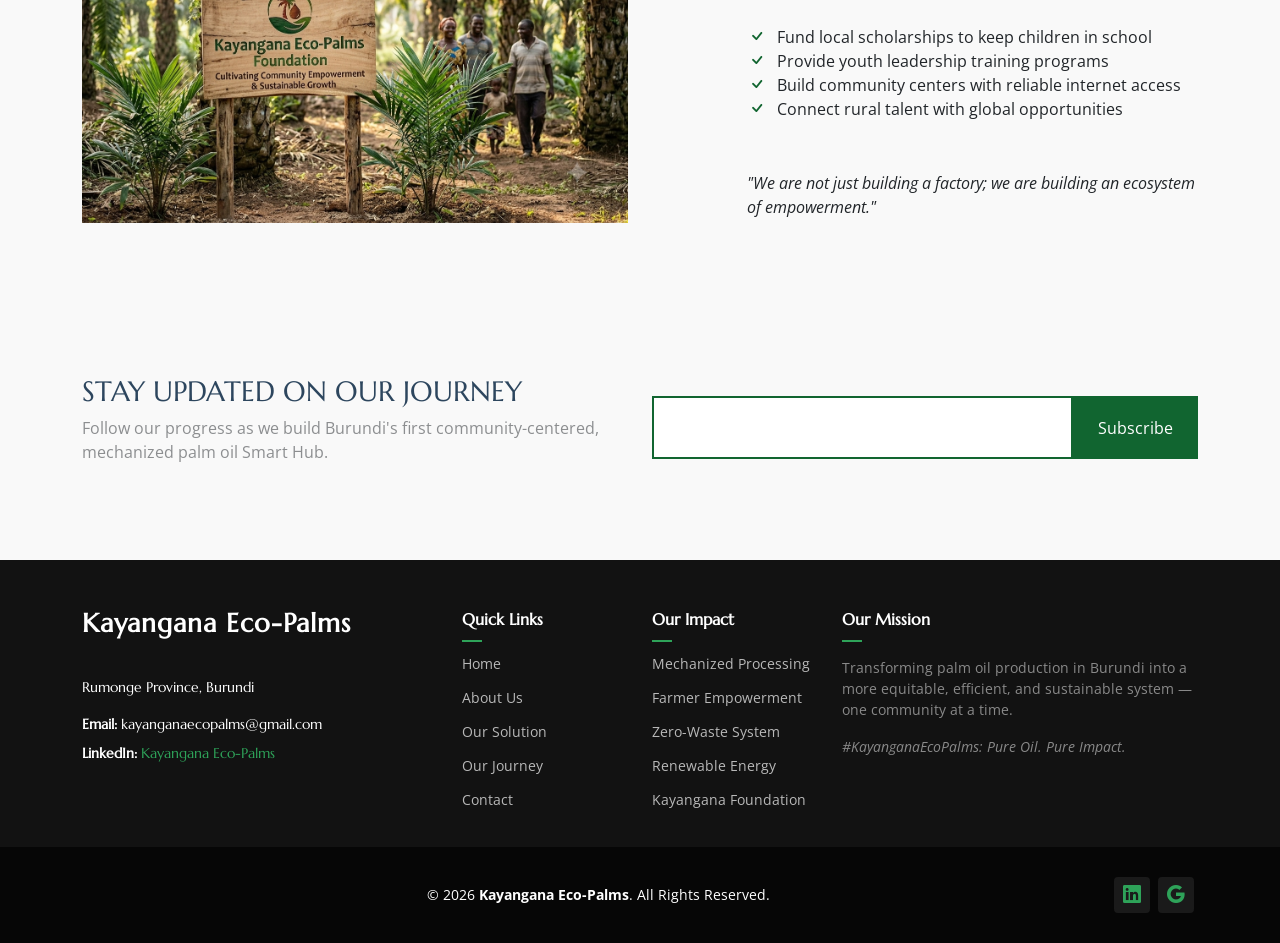
==== commit c681dd70: "images updates" ====
--- a/about.html
+++ b/about.html
@@ -49,7 +49,7 @@
     <div class="page-title dark-background" data-aos="fade" style="background-image: url('Field%20Research%20Photos/Palm-oil-plantation-scaled.jpg');">
       <div class="container position-relative">
         <h1>About Us</h1>
-        <p>Just a small team of young people dreaming big — and doing the work to make it real.</p>
+        <p>A purpose-driven palm processing company built on responsibility, trust, and lasting value.</p>
         <nav class="breadcrumbs">
           <ol>
             <li><a href="index.html">Home</a></li>
@@ -64,15 +64,15 @@
       <div class="container">
         <div class="row gy-4 justify-content-between align-items-center">
           <div class="col-lg-6 order-lg-2 position-relative" data-aos="zoom-out">
-            <img src="Field Research Photos/Field Research Photos/WhatsApp Image 2026-01-20 at 12.49.21 PM.jpeg" alt="Kayangana Eco-Palms field research" class="img-fluid">
+            <img src="ProposedSolution_Pictures/aboutUs1.jpg" alt="Kayangana Eco-Palms field research" class="img-fluid">
           </div>
           <div class="col-lg-5 order-lg-1" data-aos="fade-up" data-aos-delay="100">
             <h2 class="content-title mb-4">Who We Are</h2>
             <p class="mb-4">
-              At Kayangana Eco-Palms, we are on a mission to revolutionize the palm oil industry by bridging the gap between traditional farming and modern innovation. Our goal is to empower sustainable oil extraction through smart mechanization, protecting both our community and our environment.
+              At Kayangana Eco-Palms, we are building a modern palm-processing company that connects traditional farming with practical innovation. Our focus is to improve oil extraction, strengthen livelihoods, and protect the environment through smart mechanization.
             </p>
             <p class="mb-4">
-              Founded by a team trained in ethical leadership at Ashesi University, we believe that business can be a force for profound social change. We are not just building a factory — we are building an ecosystem of empowerment for the Rumonge community.
+              Founded by a team trained in ethical leadership at Ashesi University, we believe business can be a force for measurable social change. We are building more than a factory — we are building an ecosystem of empowerment for the Rumonge community.
             </p>
             <ul class="list-unstyled list-check">
               <li>Mechanized, high-quality processing that meets international standards</li>
@@ -85,11 +85,57 @@
       </div>
     </section>
 
+    <!-- Founder Note -->
+    <section id="founder-note" class="about-3 section pt-0">
+      <div class="container">
+        <div class="row gy-4 align-items-stretch">
+          <div class="col-lg-7" data-aos="fade-up">
+            <div class="p-4 p-lg-5 rounded-4 shadow-sm h-100 bg-white border">
+              <div class="d-flex align-items-center gap-2 mb-4 text-uppercase small fw-semibold" style="letter-spacing: .12em; color: #1f6b3b;">
+                <span class="badge rounded-pill" style="background-color: #e9f6ee; color: #1f6b3b;">Founder’s Perspective</span>
+                <span>Kayangana Eco-Palms</span>
+              </div>
+              <blockquote class="mb-0" style="font-size: 1.05rem; line-height: 1.9; color: #2a2a2a;">
+                <p class="mb-4">
+                  In everything we do, we are guided by the principle that, “To whom much is given, much is expected.” We therefore do not approach building Kayangana Eco-Palms as just another unicorn chasing market dominance, but as a responsibility to honor the trust placed in us by everyone who has supported us through capital, mentorship, wisdom, encouragement, or prayer. We are driven by compassion and a genuine desire to make a lasting impact within our lifetime.
+                </p>
+                <footer class="blockquote-footer mt-2">
+                  <cite title="Eric Hatungimana" style="font-style: normal;">Eric Hatungimana, Founder &amp; CEO</cite>
+                </footer>
+              </blockquote>
+            </div>
+          </div>
+
+          <div class="col-lg-5" data-aos="fade-up" data-aos-delay="100">
+            <div class="h-100 d-flex flex-column gap-4">
+              <div class="p-4 p-lg-5 rounded-4 shadow-sm bg-light border h-100">
+                <div class="d-flex align-items-center gap-2 mb-3">
+                  <span class="number" style="font-size: 1.4rem;">Mission</span>
+                </div>
+                <p class="mb-0">
+                  To develop innovative palm-based products that improve livelihoods, reduce waste, and deliver exceptional quality.
+                </p>
+              </div>
+
+              <div class="p-4 p-lg-5 rounded-4 shadow-sm bg-white border h-100">
+                <div class="d-flex align-items-center gap-2 mb-3">
+                  <span class="number" style="font-size: 1.4rem;">Vision</span>
+                </div>
+                <p class="mb-0">
+                  To become Africa's leading company in sustainable palm processing and value creation.
+                </p>
+              </div>
+            </div>
+          </div>
+        </div>
+      </div>
+    </section>
+
     <!-- Mission & Vision Section -->
     <section id="mission" class="services section light-background">
       <div class="container section-title" data-aos="fade-up">
-        <h2>OUR VISION</h2>
-        <p>Changing the game for palm oil in Burundi</p>
+        <h2>How We Create Value</h2>
+        <p>Three practical pillars that shape how we operate</p>
       </div>
       <div class="content">
         <div class="container">
@@ -99,7 +145,7 @@
                 <span class="number">⚙️</span>
                 <div class="service-item-content">
                   <h3 class="service-heading">Mechanized, High-Quality Processing</h3>
-                  <p>We eliminate the grueling physical labor and harmful smoke of traditional extraction. Our processing hubs produce pure, safe, branded virgin palm oil well below the 10.0 mg KOH/g international acidity limit.</p>
+                  <p>We replace grueling manual extraction with efficient, safe processing that delivers branded virgin palm oil below the 10.0 mg KOH/g acidity limit.</p>
                 </div>
               </div>
             </div>
@@ -108,7 +154,7 @@
                 <span class="number">🤝</span>
                 <div class="service-item-content">
                   <h3 class="service-heading">Community-Centered Service</h3>
-                  <p>We empower farmers, not just extract from them. Local farmers can pay a small, affordable service fee to use our state-of-the-art equipment for their own extraction, drastically reducing processing time and maximizing yield.</p>
+                  <p>We empower farmers through affordable access to modern equipment, reducing processing time and helping them maximize yield.</p>
                 </div>
               </div>
             </div>
@@ -117,7 +163,7 @@
                 <span class="number">♻️</span>
                 <div class="service-item-content">
                   <h3 class="service-heading">Zero-Waste Environmental Protection</h3>
-                  <p>We convert leftover palm fibers and shells into eco-friendly charcoal and nutrient-rich organic fertilizer, creating additional revenue streams while fully protecting our local environment.</p>
+                  <p>We turn palm byproducts into eco-friendly charcoal and organic fertilizer, creating value while protecting the local environment.</p>
                 </div>
               </div>
             </div>
@@ -138,7 +184,7 @@
           <div class="col-lg-3 col-md-4 col-6 mb-5">
             <img src="Team/CEO.png" alt="CEO" class="kep-team-photo">
             <h6 class="kep-team-name">ERIC HATUNGIMANA</h6>
-            <p class="kep-team-title">CEO & Co-Founder</p>
+            <p class="kep-team-title">CEO & Founder</p>
             <a href="https://www.linkedin.com/in/eric-hatungimana" target="_blank" rel="noopener noreferrer" class="kep-team-linkedin"><i class="bi bi-linkedin"></i></a>
           </div>
 
@@ -179,12 +225,12 @@
       <div class="container">
         <div class="row gy-4 justify-content-between align-items-center">
           <div class="col-lg-6" data-aos="zoom-out">
-            <img src="Field Research Photos/Field Research Photos/WhatsApp Image 2026-01-20 at 12.50.52 PMt.jpeg" alt="Community impact vision" class="img-fluid">
+            <img src="ProposedSolution_Pictures/KayanganaFoundation1.jpg" alt="Community impact vision" class="img-fluid">
           </div>
           <div class="col-lg-5" data-aos="fade-up" data-aos-delay="100">
-            <h2 class="content-title mb-4">Beyond Business: The Kayangana Foundation</h2>
+            <h2 class="content-title mb-4">Long-term Impact</h2>
             <p class="mb-4">
-              Our vision extends far beyond refining palm oil — we aim to refine the future of the Rumonge community. Long-term, a percentage of our profits will be dedicated to establishing the Kayangana Foundation.
+              Our work goes beyond refining palm oil. In the long term, a share of our profits will support the Kayangana Foundation and broader community impact initiatives.
             </p>
             <ul class="list-unstyled list-check">
               <li>Fund local scholarships to keep children in school</li>
